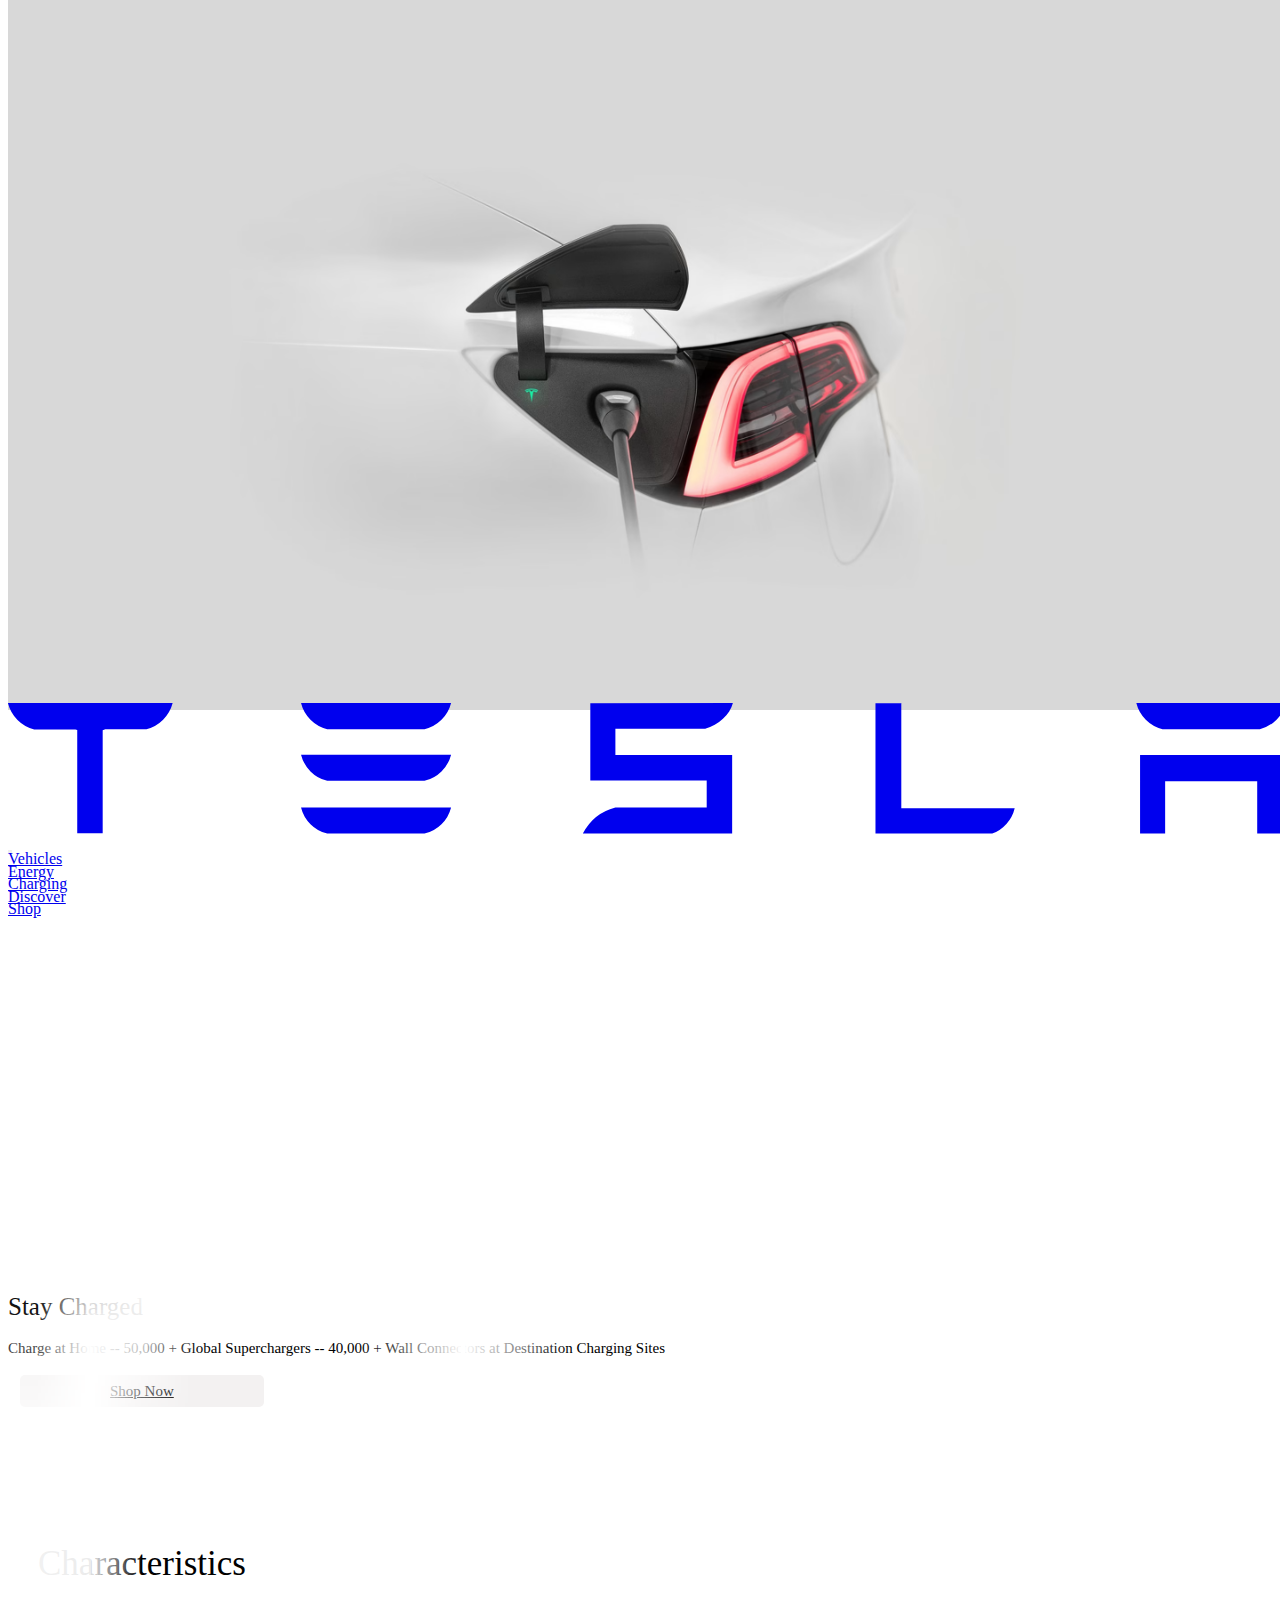
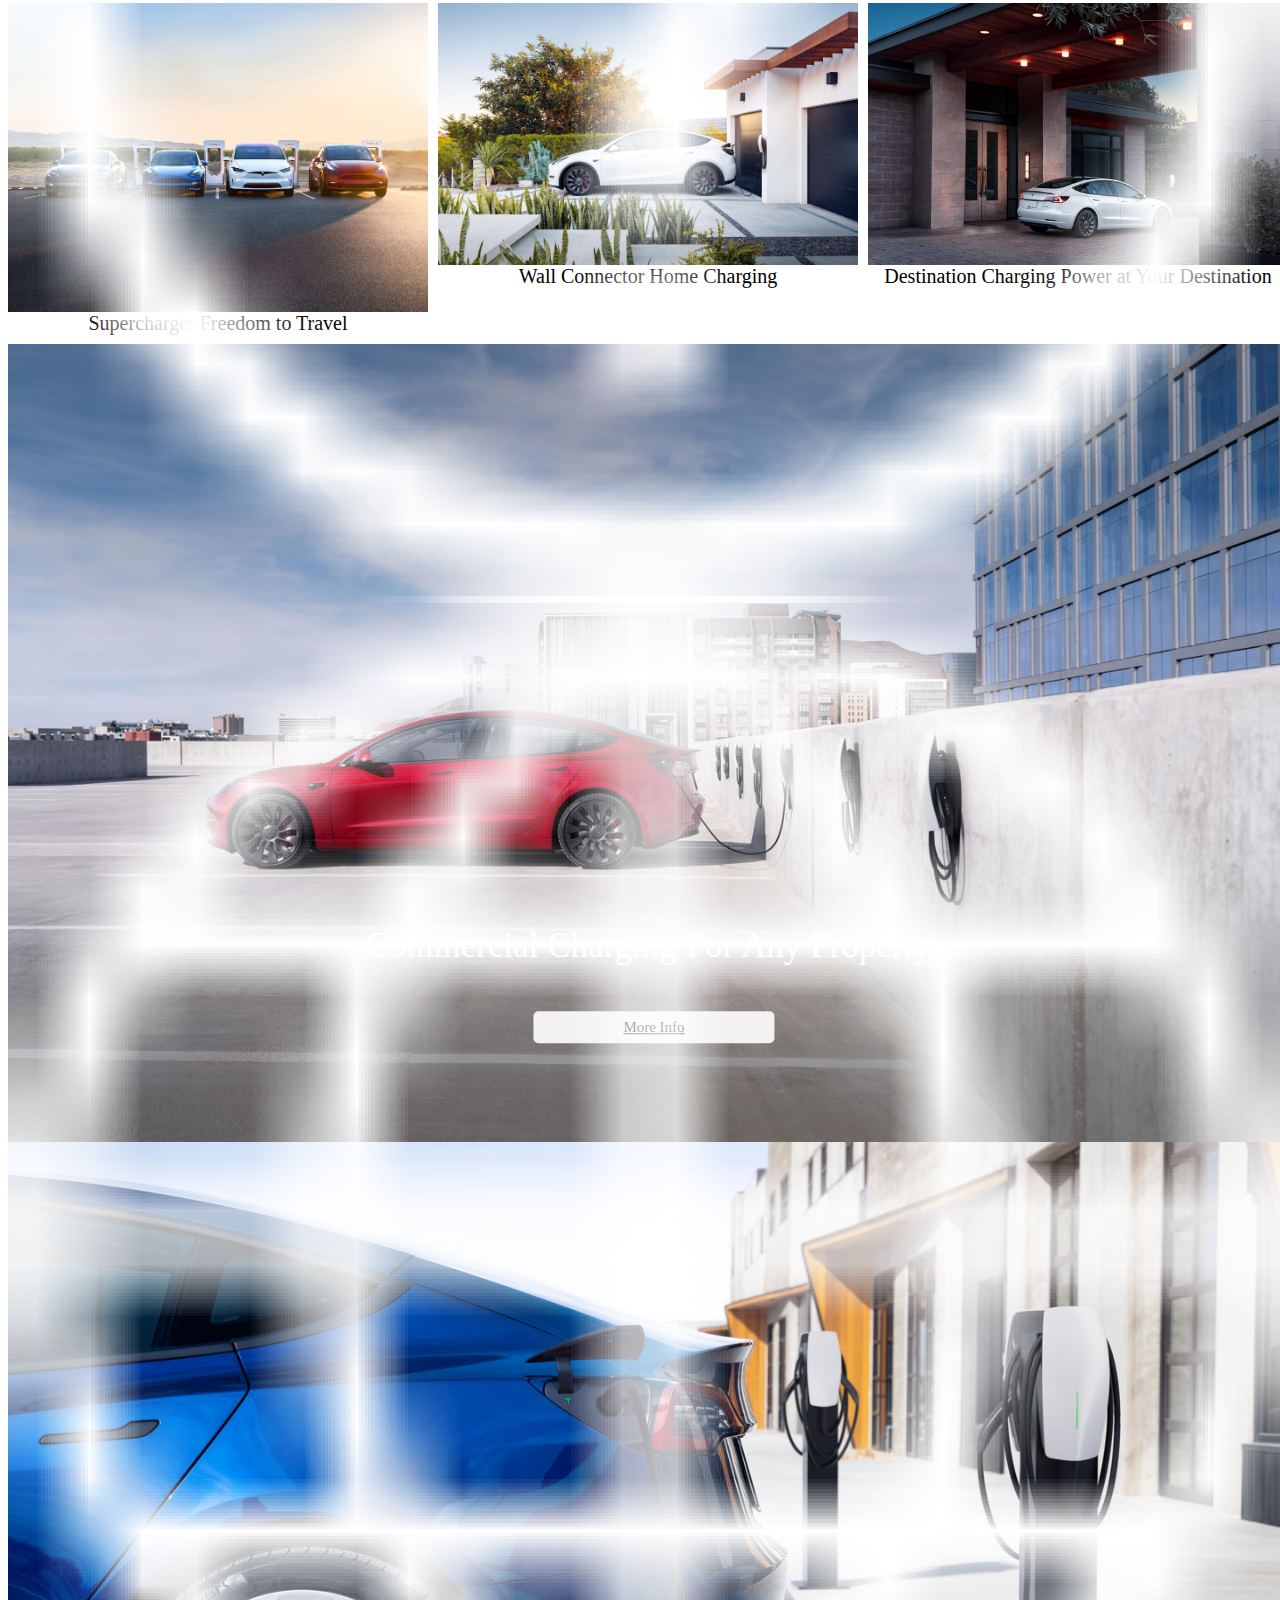
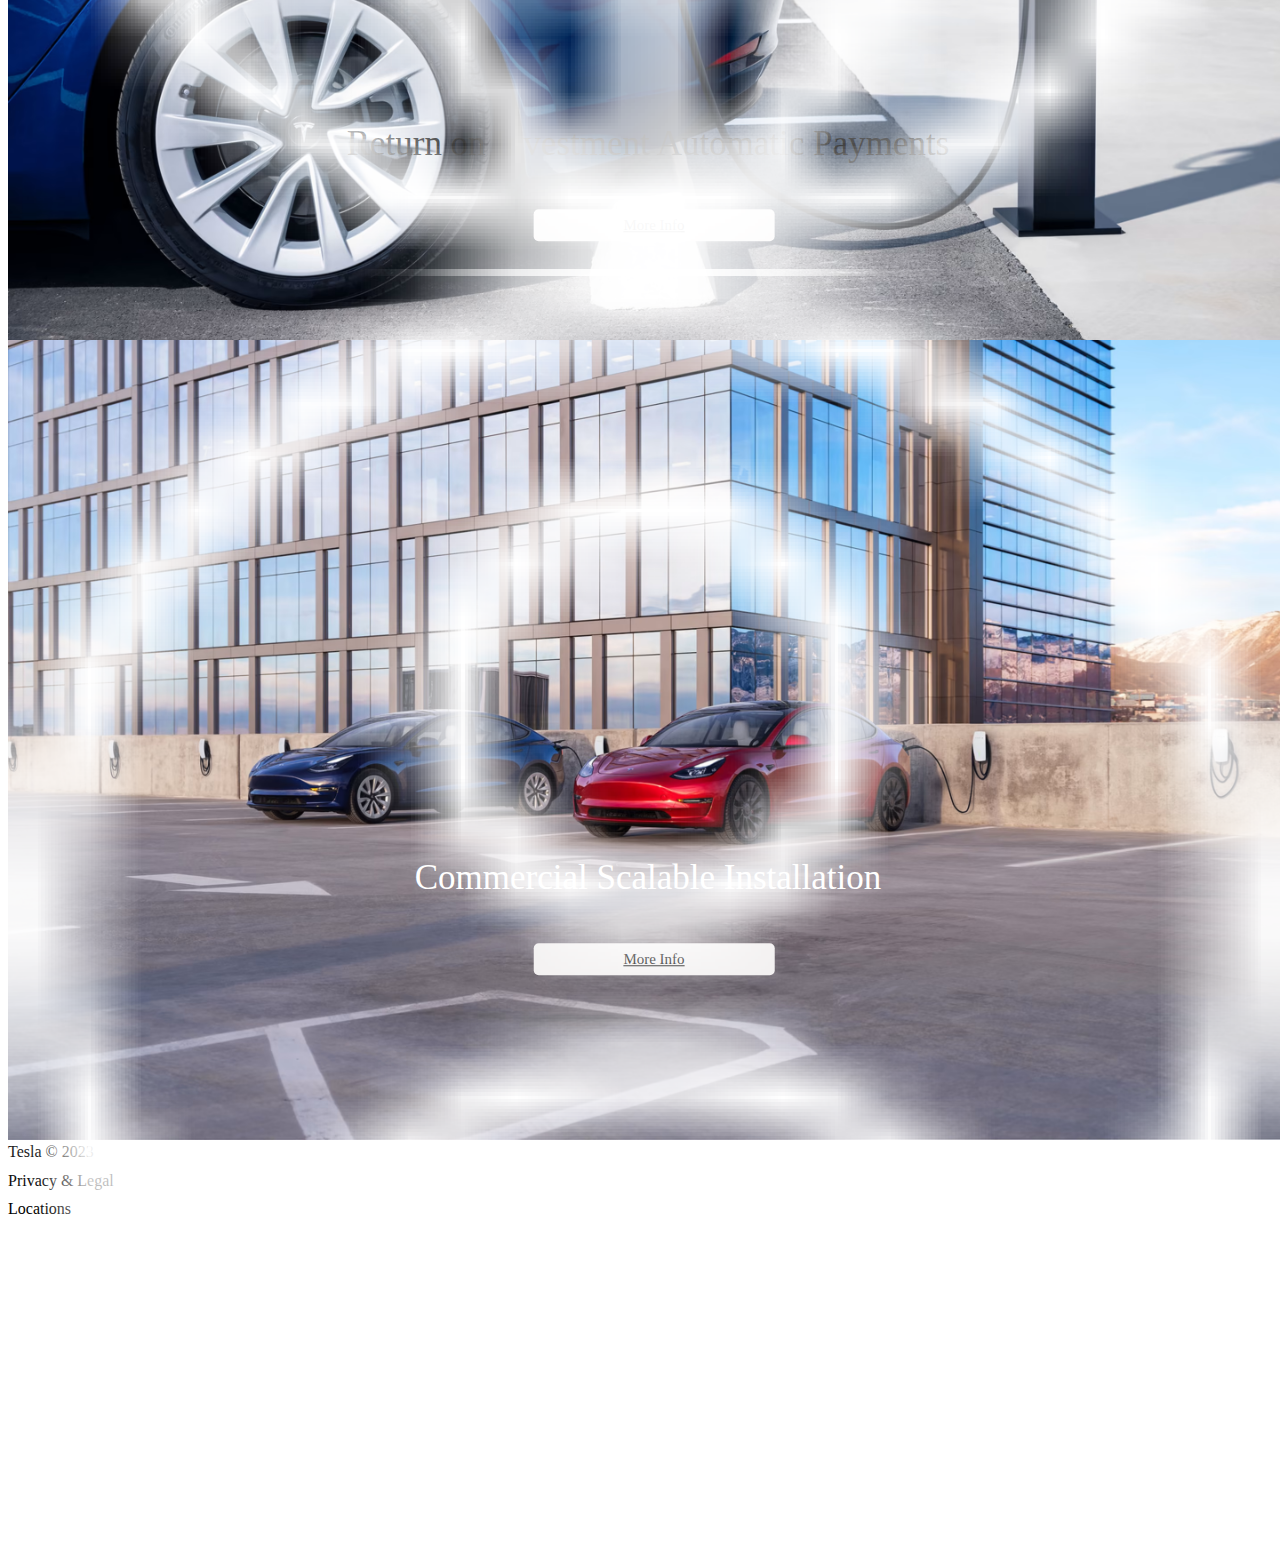
==== pages/charging.html @ 426b396a "Segunda Preentrega" ====
<!DOCTYPE html>
    <html lang="es">
    <head>
        <meta charset="UTF-8">
        <meta name="viewport" content="width=device-width, initial-scale=1.0">
        <link rel="icon" href="../img/Tesla_T_symbol.svg.png" type="icon">
        <link rel="stylesheet" href="../CSS/style.css">
        <link rel="stylesheet" href="https://cdn.jsdelivr.net/npm/bootstrap@4.1.3/dist/css/bootstrap.min.css" integrity="sha384-MCw98/SFnGE8fJT3GXwEOngsV7Zt27NXFoaoApmYm81iuXoPkFOJwJ8ERdknLPMO" crossorigin="anonymous">
        <link rel="stylesheet" href="https://cdn.jsdelivr.net/npm/bootstrap-icons@1.11.1/font/bootstrap-icons.css">
        <link href="https://fonts.googleapis.com/css2?family=M+PLUS+1:wght@400;500&display=swap" rel="stylesheet">

        <title>Charging | Tesla</title>
</head>
<body> 
    <header>
        <div class="principal2 position-absolute "><img class="charging" src="../img/Charging-Main-Hero-Desktop-NA-v2_001.avif" alt="vehiculo cargando"></div>
            <div class="promo">
                <nav class="navbar navbar-expand-md navbar-dark bg-transparent mt-3 mr-4" >
                    <div class="container-fluid">
                        <!--inicio menu  -->
        
                        <a class="navbar-brand" href="../index.html">
                            <svg class="tds-icon" viewBox="0 0 342 35" xmlns="http://www.w3.org/2000/svg"><path d="M0 .1a9.7 9.7 0 0 0 7 7h11l.5.1v27.6h6.8V7.3L26 7h11a9.8 9.8 0 0 0 7-7H0zm238.6 0h-6.8v34.8H263a9.7 9.7 0 0 0 6-6.8h-30.3V0zm-52.3 6.8c3.6-1 6.6-3.8 7.4-6.9l-38.1.1v20.6h31.1v7.2h-24.4a13.6 13.6 0 0 0-8.7 7h39.9v-21h-31.2v-7h24zm116.2 28h6.7v-14h24.6v14h6.7v-21h-38zM85.3 7h26a9.6 9.6 0 0 0 7.1-7H78.3a9.6 9.6 0 0 0 7 7zm0 13.8h26a9.6 9.6 0 0 0 7.1-7H78.3a9.6 9.6 0 0 0 7 7zm0 14.1h26a9.6 9.6 0 0 0 7.1-7H78.3a9.6 9.6 0 0 0 7 7zM308.5 7h26a9.6 9.6 0 0 0 7-7h-40a9.6 9.6 0 0 0 7 7z" fill="currentColor"></path></svg>
                        </a>
                        <!--Boton menu  -->
        
                        <button class="navbar-toggler" type="button" data-bs-toggle="collapse" data-bs-target="#menu" aria-controls="navbarNav" aria-expanded="false" aria-label="Toggle navigation">
                        <span class="navbar-toggler-icon"></span>
                        </button>
                        
                        <!-- elementos del menu colapsable -->
        
                        <div class="collapse navbar-collapse" id="menu">
                            <ul class="navbar-nav mx-auto">
                                <li class="nav-item pr-3 active"><a class="nav-link" href="../pages/modelS.html">Vehicles</a></li>
                                <li class="nav-item pr-3 active"><a class="nav-link" href="../pages/panel.html">Energy</a></li>   
                                <li class="nav-item pr-3 active"><a class="nav-link" href="../pages/charging.html">Charging</a></li>
                                <li class="nav-item pr-3 active"><a class="nav-link" href="#">Discover</a></li>
                                <li class="nav-item pr-3 active"><a class="nav-link" href="../pages/shop.html">Shop</a></li>
                            </ul>
                            <!-- enlaces -->
                            <ul class="navbar-nav flex-row flex-wrap">
                                <li class="nav-item col-6 col-md-auto p-2 " ><a href=""><img class="avatar" src="../img/preguntas-mas-frecuentes.png" alt="d"></a></li>
                                <li class="nav-item col-6 col-md-auto p-2" ><a href=""><img class="avatar" src="../img/red-mundial.png" alt="d"></a></li>
                                <li class="nav-item col-6 col-md-auto p-2" ><a href=""><img class="avatar" src="../img/usuario.png" alt="d"></a></li>
                            </ul>
                        </div> 
                    </div>
                </nav>
            </nav>
        </div>
    </header>
    <main>
        <section class="contenedor_promo position-relative">
            <div class="promo_shop">
                <div class="info_promo">
                    <p class="info1_promo mt-3 mb-0 d-flex justify-content-center text-center text-dark">Stay Charged</p>
                    <p class="info2_promo  d-flex justify-content-center text-center text-dark">Charge at Home -- 50,000 + Global Superchargers -- 40,000 + Wall Connectors at Destination Charging Sites</p>
                </div>
                <div class="boton_promo d-flex justify-content-center text-center">
                    <a class="boton-shop" href="#">Shop Now</a>
                </div>
            </div>
        </section>
        <section class="contenedor_imagenes position-relative mb-5 mt-5">
            <div class="Productos"><p class="titulo_productos ">Characteristics</p> </div>
            <div class="grid-container">
                <div class="grid-item">
                  <img src="../img/Main-Charging-Supercharging-Desktop_001.avif" alt="super charging">
                  <p>Supercharger Freedom to Travel</p>
                </div>
                <div class="grid-item">
                  <img src="../img/Main-Charging-HomeCharging-Desktop.avif" alt="tesla cargando en casa">
                  <p>Wall Connector Home Charging</p>
                </div>
                <div class="grid-item">
                  <img src="../img/DC-Convenience-Hero-Desktop-NA.avif" alt="vehiculo parqueado frente a la casa">
                  <p>Destination Charging Power at Your Destination</p>
                </div>
              </div>
        </section>
        <section class="contenedor_accesorios1">
            <div class="accesorios1">
                <img class="accesorios-imagen1" src="../img/CommercialCharging-Main-Hero-Desktop-NA.avif" alt="vehiculo cargando"></div>
                <div class="accesorios-descripcion1 "><p class="accesorios-info1">Commercial Charging For Any Property</p><a class="boton-shop" href="#">More Info</a></div>
            </div>
        </section>
        <section class="contenedor_accesorios2">
            <div class="accesorios2 ">
                <img class="accesorios-imagen2" src="../img/CommercialCharging-ROI-Desktop-NA.avif" alt="Tesla azul cargando"></div>
                <div class="accesorios-descripcion2"><p class="accesorios-info2 text-light">Return on Investment Automatic Payments</p><a class="boton-shop " href="#">More Info</a></div>
            </div>
        </section>
        <section class="contenedor_accesorios3">
            <div class="accesorios3">
                <img class="accesorios-imagen3" src="../img/CommercialCharging-Commercial-Desktop-NA.avif" alt="dos vehiculos cargando"></div>
                <div class="accesorios-descripcion3"><p class="accesorios-info3">Commercial Scalable Installation</p><a class="boton-shop" href="#">More Info</a></div>
            </div>
        </section>

    </main>
    <footer>
        <section class="contenedor-footer">
            <div class="info-footer d-flex mt-5 mb-4 justify-content-center ">
                <p class="mx-3 fw-bold">Tesla © 2023</p>
                <p class="mx-3 fw-bold">Privacy & Legal</p>
                <p class="mx-3 fw-bold">Locations</p>
            </div>
        </section>
    </footer>

    <script src="https://cdn.jsdelivr.net/npm/bootstrap@4.1.3/dist/js/bootstrap.min.js" integrity="sha384-ChfqqxuZUCnJSK3+MXmPNIyE6ZbWh2IMqE241rYiqJxyMiZ6OW/JmZQ5stwEULTy" crossorigin="anonymous"></script>
</body>
---- CSS/style.css ----
* {
    margin-top: -5.5px;
    padding: 0;
    font-family: M PLUS 1 sans-serif;
    box-sizing: border-box;
}
body{
    position: relative;
    width: 100%;
    min-height: 100vh;
    
   
    
}
/*/////////////////////////////////////index/////////////////////////////////////////*/
video{   
    position: absolute;
    top: 0;
    left: 0;
    width: 100%;
    height: 100%;
    object-fit: cover;
    z-index: -3; 
}
.promo{
    position: relative;
    z-index: 2;

}

.container-fluid {
  height: 2.5rem;
  font-weight: 500;
  
}
a.navbar-brand{
    width: 120px;
}

.content{
    margin-top: 4rem;
    color: white;
    font-weight: 500;
    line-height: 1.3;
}
.modelo{
    font-size: 40px;
}
.precio{
    font-size: 19px;
}
.content{
    margin-bottom: 3rem;
}

div.botones{
    margin-top: 40rem;
}

.order{
    color: white;
    font-weight: 500;
    padding:8px 90px 8px 90px;
    background-color: rgba(43, 43, 43, 0.555);
    backdrop-filter: blur(4px);
    border-radius: 5px;
    margin-right: 12px;
    
}
.demo{
    
    color: black;
    font-weight: 500;
    padding:8px 90px 8px 90px;
    background-color: rgb(243, 241, 241);
    border-radius: 5px;
    margin-left: 12px;
}



/*///////////////////////////////vehicles/////////////////////*/
img{
    position: relative;
    top: 0;
    left: 0;
    width: 100%;
    height: 100%;
    object-fit: cover;
    z-index: -3; 
}
.charging{
    margin-top: 0.9px;
    width: 100%;
    height: 100vh;
    
}
.info_promo{
    font-size: 45px;
    font-weight: 500;
}
.info2_promo{
    font-size: 30px;
    margin-bottom: 30px;
}
.promo_shop{
    margin-top: 650px;
}
.contenedor_promo{
    margin-bottom: 102px;
}
.boton-shop{
    color: black;
    font-weight: 500;
    padding:8px 90px 8px 90px;
    background-color: rgb(243, 241, 241);
    border-radius: 5px;
    margin-left: 12px;
}


.Productos{
    margin-top: 150px;
    margin-left: 30px;
    font-size: 35px;
    font-weight: 500;
}
.grid-container {
    display: grid;
    grid-template-columns: repeat(3, 1fr);
    grid-gap: 10px;
    font-size: 20px;
    font-weight: 500;
  }

  .grid-item {
    text-align: center;
  }

  img {
    max-width: 100%;
    height: auto;
  }


.contenedor_accesorios1{
    position: relative;
    text-align: center;
    font-size: 35px;
    color: white;
    font-weight: 500;
}

.accesorios-descripcion1{
    position: absolute;
    top: 80%;
    left: 50%;
    transform: translate(-50%, -50%);
}


.contenedor_accesorios2{
    position: relative;
    text-align: center;
    font-size: 35px;
    font-weight: 500;
    color: black;
}
.accesorios-descripcion2{
    position: absolute;
    top: 80%;
    left: 50%;
    transform: translate(-50%, -50%);
    
}
.contenedor_accesorios3{
    position: relative;
    text-align: center;
    font-size: 35px;
    color: white;
    font-weight: 500;
}
.accesorios-descripcion3{
    position: absolute;
    top: 72%;
    left: 50%;
    transform: translate(-50%, -50%);
    
}
.boton-shop{
    font-size: 15px;
}




@media (max-width:580px) {
    div.botones{
      margin-top: 420px;
      display: block ;
      flex-wrap: wrap;
      
  }
  .order{
      margin-bottom: 20px;
      margin-left: 12px;
      justify-content: center;
      padding:8px 80px 8px 80px;
  }
  .demo{
      margin-bottom: 20px;
      margin-right: 12px;
      padding:8px 80px 8px 80px;
  }
  .tax{
      font-size: 13px;
  }
  
    div.promo_shop{
      margin-top: 550px;
      display: block ;
      flex-wrap: wrap;
  }
  
  .demo{
      margin-bottom: 20px;
      margin-right: 12px;
      padding:8px 80px 8px 80px;
  }
  .info1_promo{
      font-size: 25px;
      
  }
  .info2_promo{
      font-size: 15px;

  }
  .promo_shop{
      margin-top: 300px;
  }
  p.accesorios-info1,.accesorios-info2,.accesorios-info3{
      font-size: 25px;
  }
  .accesorios-descripcion1,.accesorios-descripcion2,.accesorios-descripcion3{
       top: 70%; 
  }
  p.accesorios-info1,.accesorios-info2,.accesorios-info3{
      margin-bottom: -10px;
  }
  a.boton-shop{
      margin-bottom: 20px;
      margin-right: 12px;
      font-size: 12px;
      padding:3px 20px 3px 20px;
  }
}
@media (max-width:1020px) {
    .grid-container {
    display: grid;
    grid-template-columns: repeat(1, 1fr);
    grid-gap: 5px;
    font-size: 20px;
    font-weight: 500;
  }
}

@media (max-width:1400px) {
     div.botones{
        margin-top: 480px;
        display: block ;
        flex-wrap: wrap;
        
    }
    .order{
        margin-bottom: 20px;
        margin-left: 12px;
        justify-content: center;
    }
    .demo{
        margin-bottom: 20px;
        margin-right: 12px;
    }
    .tax{
        font-size: 13px;
    }
    
     div.promo_shop{
        margin-top: 550px;
        display: block ;
        flex-wrap: wrap;
    }
    
    .demo{
        margin-bottom: 20px;
        margin-right: 12px;
        padding:8px 80px 8px 80px;
    }
    .info1_promo{
        font-size: 25px;
        
    }
    .info2_promo{
        font-size: 15px;

    }
    
}
@media (max-width:375px) {
    div.promo_shop{
        margin-top: 320px;
        display: block ;
        flex-wrap: wrap;
    }
    
    .demo{
        margin-bottom: 20px;
        margin-right: 12px;
        padding:8px 80px 8px 80px;
    }
    .info1_promo{
        font-size: 25px;
        
    }
    .info2_promo{
        font-size: 15px;

    }

    .grid-container {
    display: grid;
    grid-template-columns: repeat(1, 1fr);
    grid-gap: 5px;
    font-size: 15px;
    font-weight: 500;
    }
    p.accesorios-info1,.accesorios-info2,.accesorios-info3{
        font-size: 15px;
    }
    .accesorios-descripcion1,.accesorios-descripcion2,.accesorios-descripcion3{
        top: 50%;
        
    }
    p.accesorios-info1,.accesorios-info2,.accesorios-info3{
        margin-bottom: -20px;
    }


    a.boton-shop{
        margin-bottom: 20px;
        margin-right: 12px;
        font-size: 12px;
        padding:3px 10px 3px 10px;
    }

}
/*/////////////////////////////////////////////////////////////////*/

.video-panel{
    width: 100%;
    height: 100vh;
}
.consulta{
    margin-left: 20px;
    color: white;
    font-weight: 500;
    padding:8px 40px 8px 40px;
    border-radius: 5px;
    border-style:solid;
    border-color: white;
}
/*////////////////////////////////*/
.charging{
    width: 100%;
    height: 100%;
}
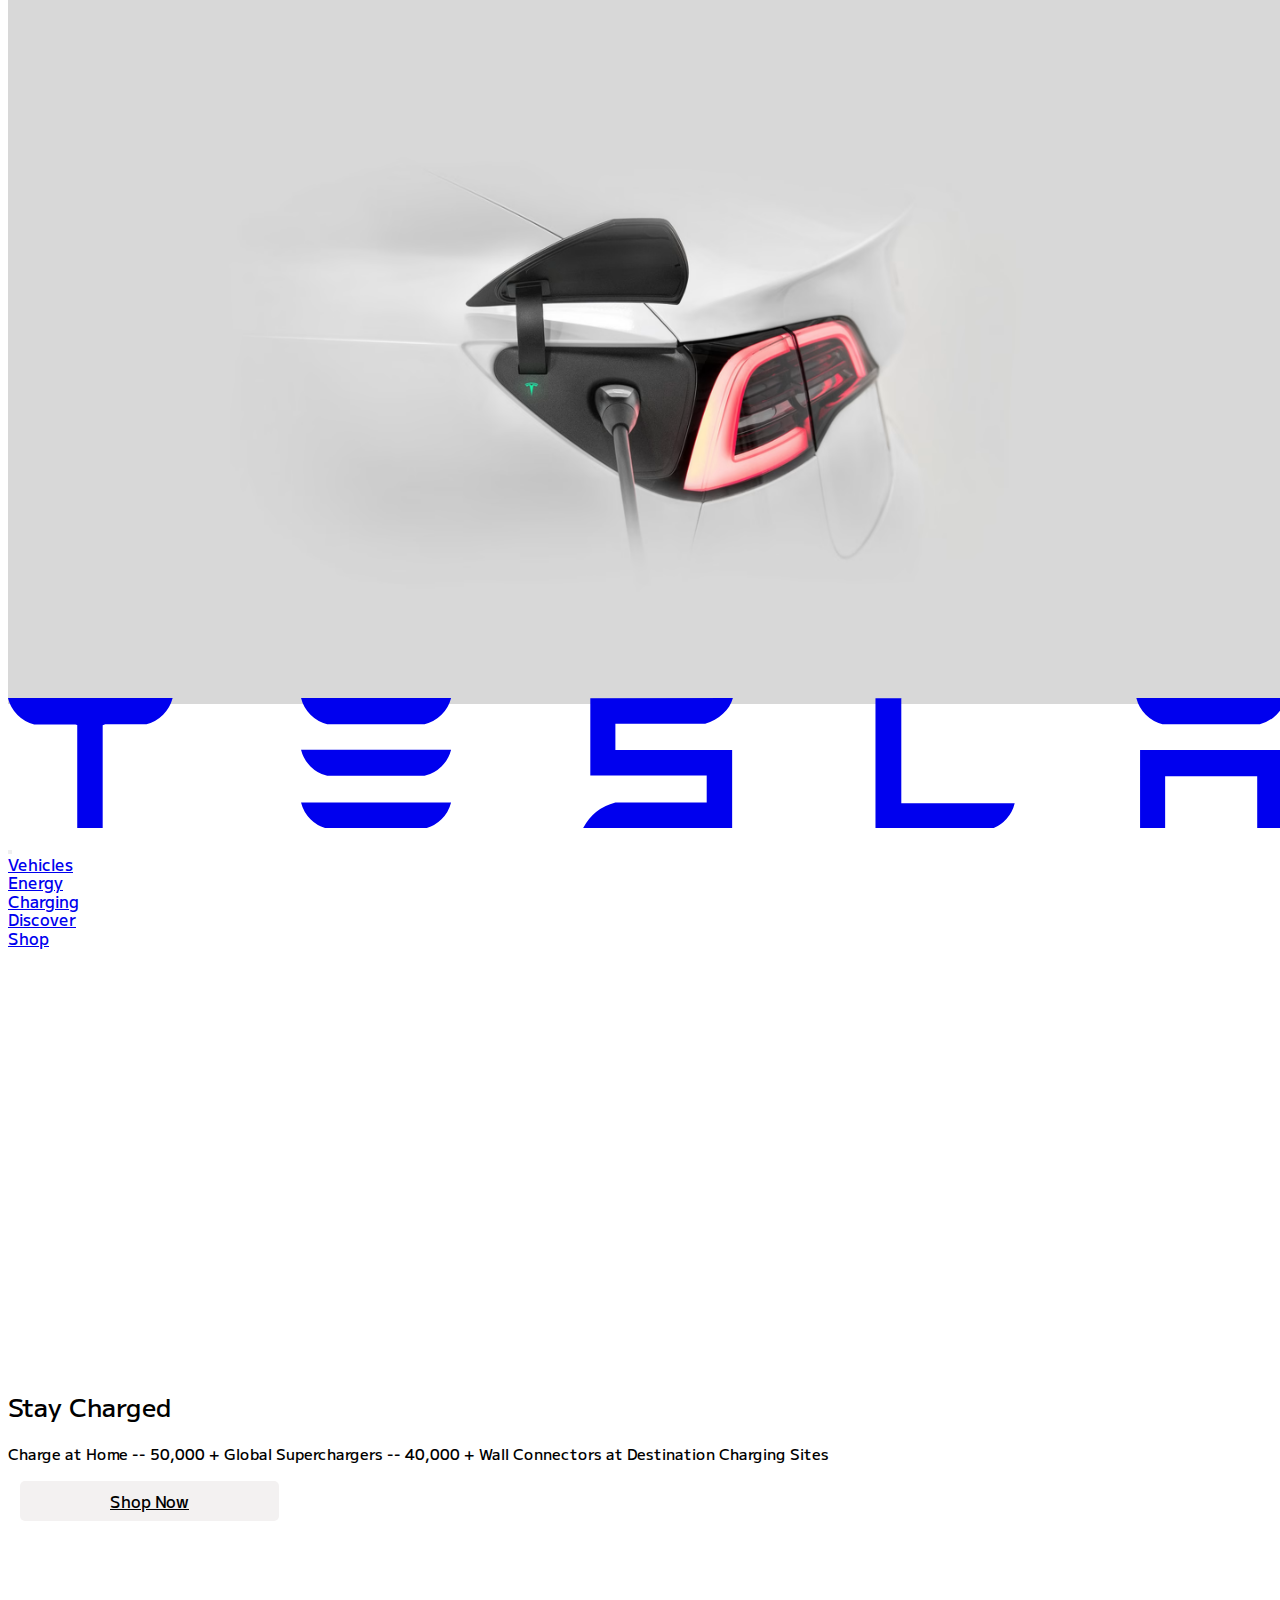
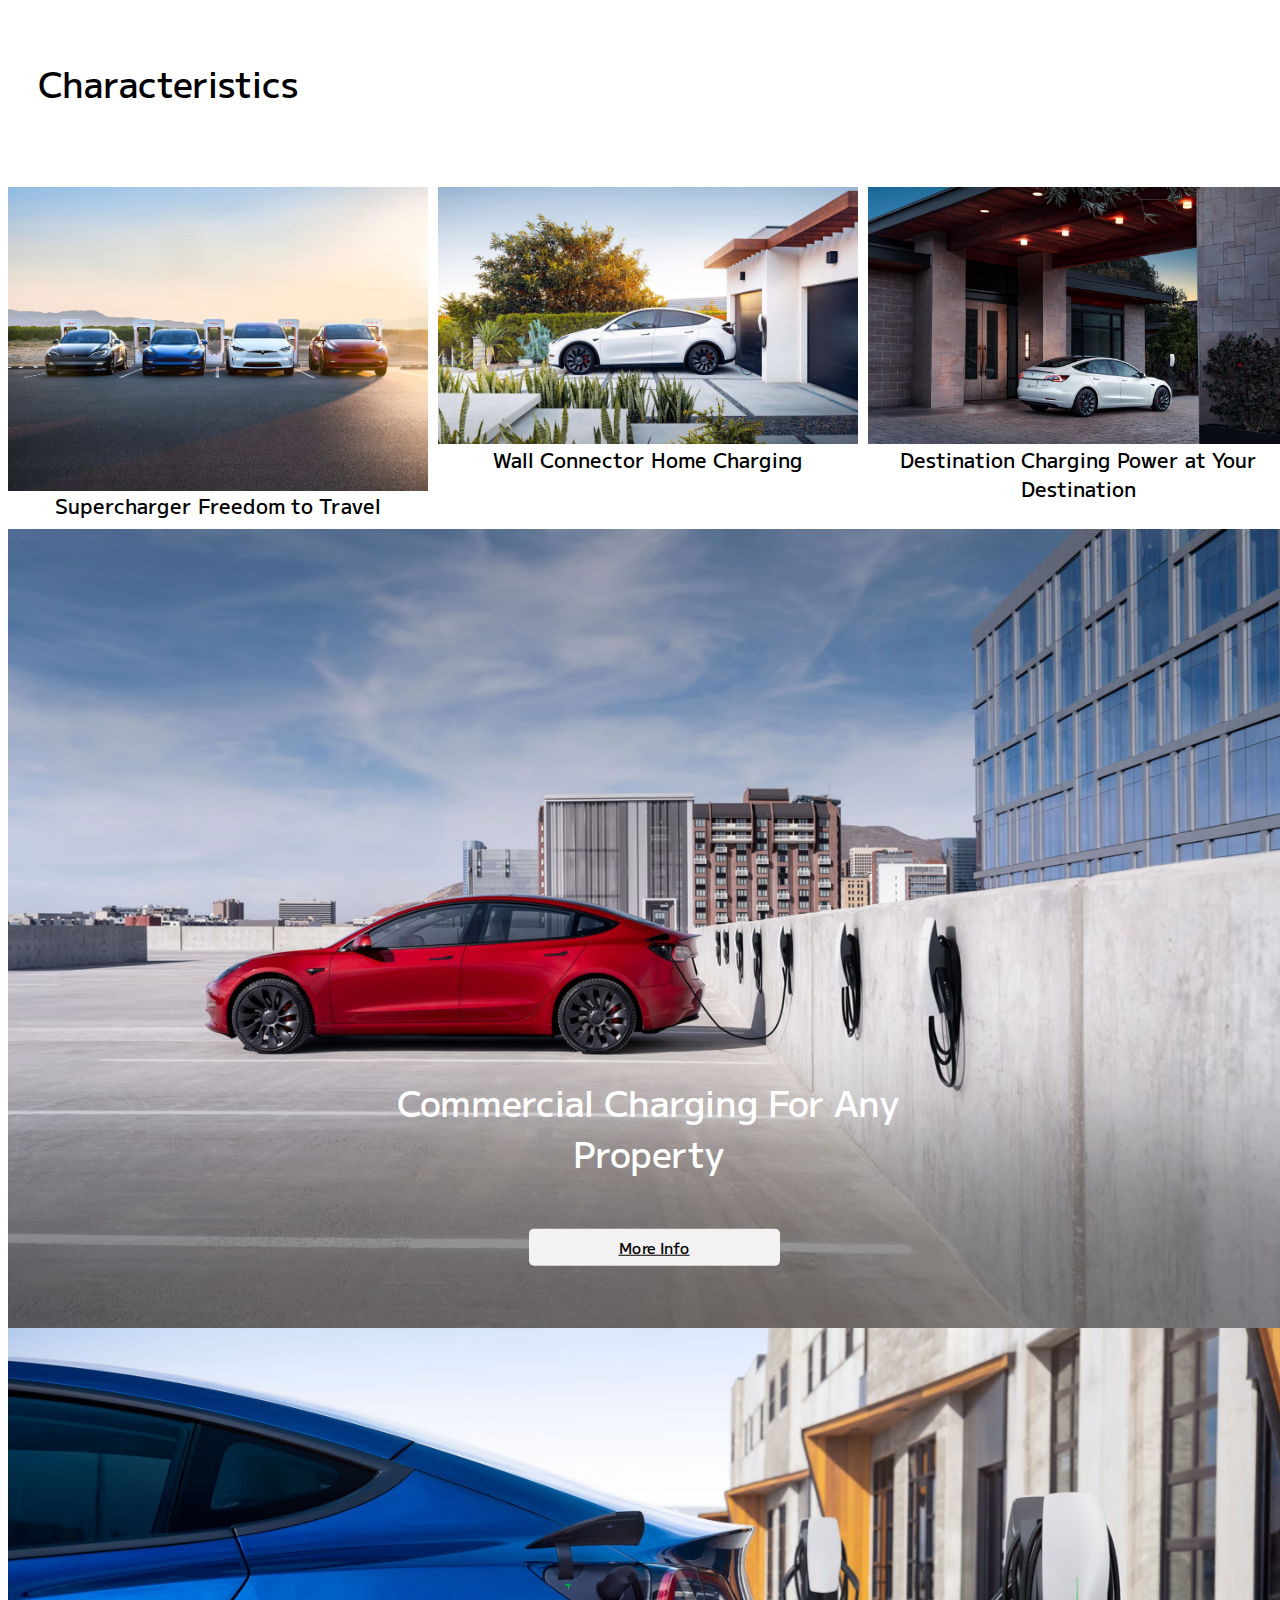
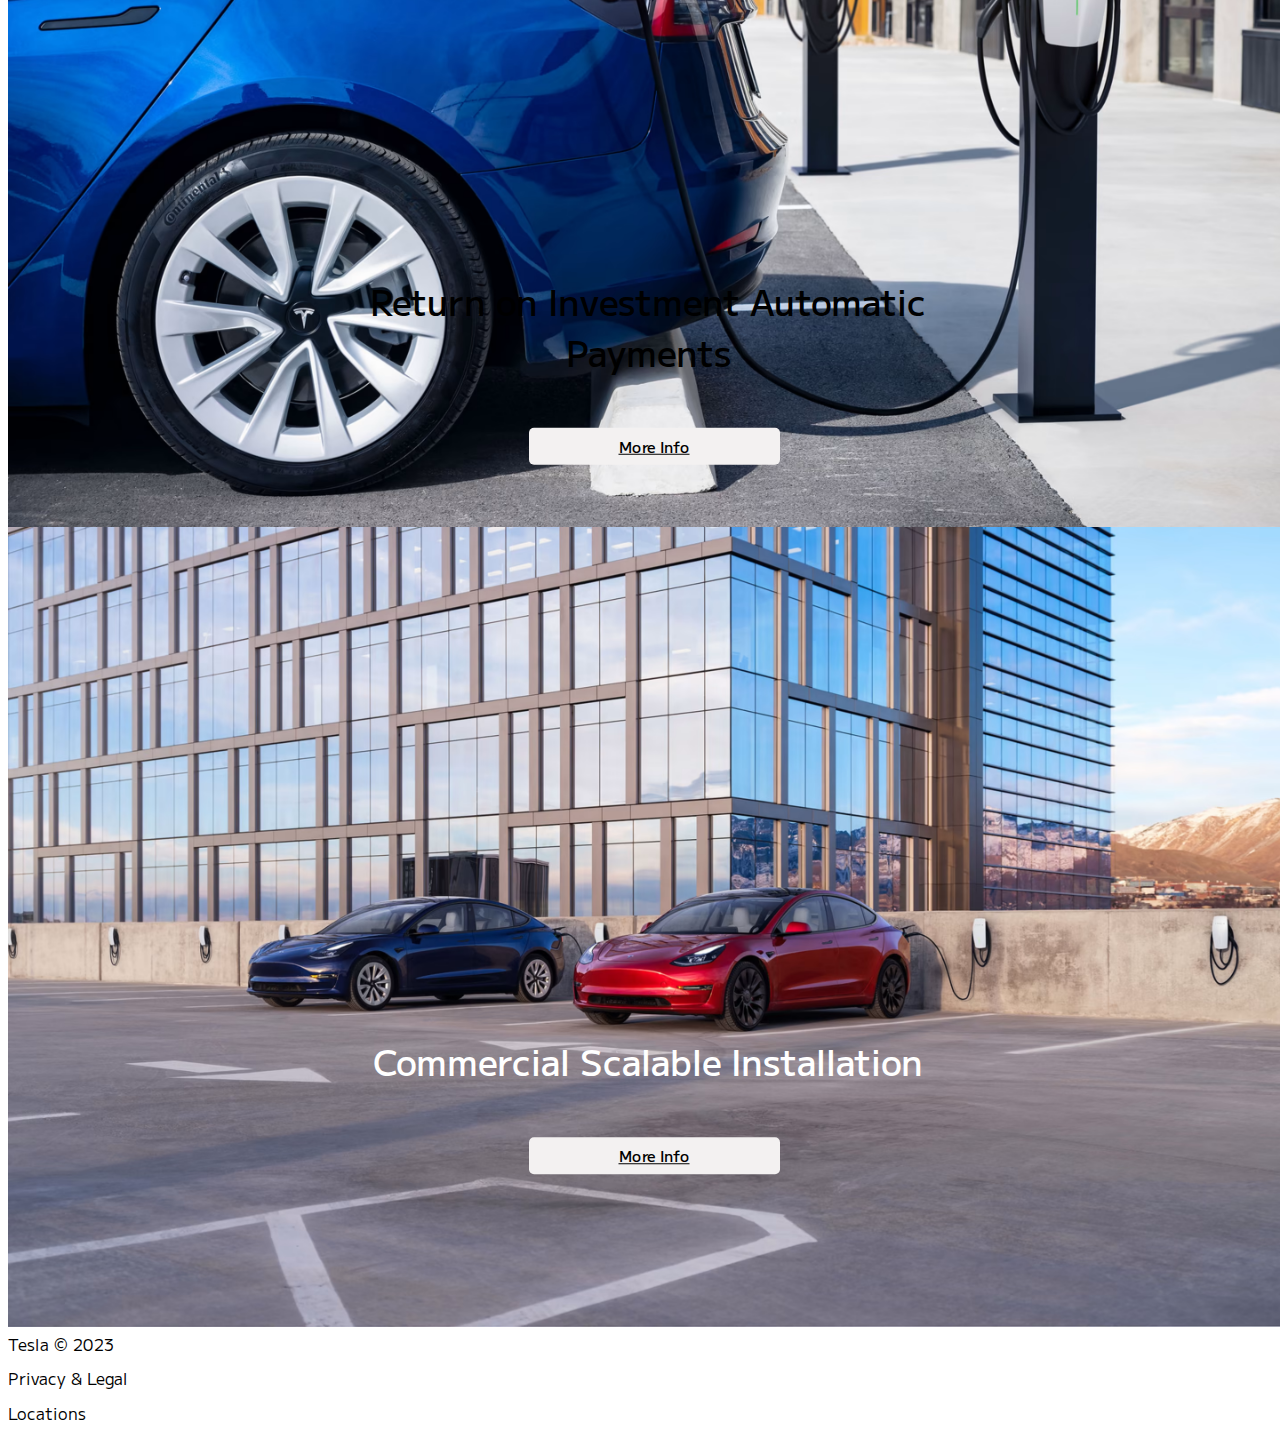
==== commit 274e1793: "cambios con SASS y Animaciones" ====
--- a/pages/charging.html
+++ b/pages/charging.html
@@ -4,12 +4,14 @@
         <meta charset="UTF-8">
         <meta name="viewport" content="width=device-width, initial-scale=1.0">
         <link rel="icon" href="../img/Tesla_T_symbol.svg.png" type="icon">
-        <link rel="stylesheet" href="../CSS/style.css">
+        <link rel="stylesheet" href="../CSS/estilo.css">
         <link rel="stylesheet" href="https://cdn.jsdelivr.net/npm/bootstrap@4.1.3/dist/css/bootstrap.min.css" integrity="sha384-MCw98/SFnGE8fJT3GXwEOngsV7Zt27NXFoaoApmYm81iuXoPkFOJwJ8ERdknLPMO" crossorigin="anonymous">
         <link rel="stylesheet" href="https://cdn.jsdelivr.net/npm/bootstrap-icons@1.11.1/font/bootstrap-icons.css">
         <link href="https://fonts.googleapis.com/css2?family=M+PLUS+1:wght@400;500&display=swap" rel="stylesheet">
 
         <title>Charging | Tesla</title>
+        <meta name="description" content="Explora la revolucionaria infraestructura de carga de Tesla con nuestra amplia red de supercargadores. Descubre la conveniencia y rapidez para cargar tu vehículo eléctrico Tesla." >
+        <meta name="keywords" content=" Cargadores Tesla - Infraestructura de carga - Supercargadores Tesla - Red de carga global - Vehículos eléctricos - Carga eficiente">
 </head>
 <body> 
     <header>
@@ -40,9 +42,9 @@
                             </ul>
                             <!-- enlaces -->
                             <ul class="navbar-nav flex-row flex-wrap">
-                                <li class="nav-item col-6 col-md-auto p-2 " ><a href=""><img class="avatar" src="../img/preguntas-mas-frecuentes.png" alt="d"></a></li>
-                                <li class="nav-item col-6 col-md-auto p-2" ><a href=""><img class="avatar" src="../img/red-mundial.png" alt="d"></a></li>
-                                <li class="nav-item col-6 col-md-auto p-2" ><a href=""><img class="avatar" src="../img/usuario.png" alt="d"></a></li>
+                                <li class="nav-item col-6 col-md-auto p-2 " ><a href=""><img class="avatar" src="../img/preguntas-mas-frecuentes.png" alt="preguntas frecuentes"></a></li>
+                                <li class="nav-item col-6 col-md-auto p-2" ><a href=""><img class="avatar" src="../img/red-mundial.png" alt="idioma"></a></li>
+                                <li class="nav-item col-6 col-md-auto p-2" ><a href=""><img class="avatar" src="../img/usuario.png" alt="cuenta"></a></li>
                             </ul>
                         </div> 
                     </div>
--- a/CSS/estilo.css
+++ b/CSS/estilo.css
@@ -0,0 +1,919 @@
+/*.order{
+       margin-bottom: 20px;
+       margin-left: 12px;
+       justify-content: center;
+   }
+   .demo{
+       margin-bottom: 20px;
+       margin-right: 12px;
+   }
+   .tax{
+       font-size: 13px;
+   }
+
+    div.promo_shop{
+       margin-top: 350px;
+       display: block ;
+       flex-wrap: wrap;
+   }
+
+   .demo{
+       margin-bottom: 20px;
+       margin-right: 12px;
+       padding:8px 80px 8px 80px;
+   }
+   .titulo_productos{
+       margin-top: 150px;
+       margin-bottom: 90px;
+   }
+
+   .info1_promo{
+       font-size: 25px;
+
+   }
+   .info2_promo{
+       font-size: 15px;
+
+   }
+   .Productos{
+       margin-top: 80px;
+       margin-left: 30px;
+       font-size: 35px;
+       font-weight: 500;
+   }
+
+
+}
+*/
+/*
+     div.botones{
+        margin-top: 480px;
+        display: block ;
+        flex-wrap: wrap;
+
+    }
+    .order{
+        margin-bottom: 20px;
+        margin-left: 12px;
+        justify-content: center;
+    }
+    .demo{
+        margin-bottom: 20px;
+        margin-right: 12px;
+    }
+    .tax{
+        font-size: 13px;
+    }
+
+     div.promo_shop{
+        margin-top: 200px;
+        display: block ;
+        flex-wrap: wrap;
+    }
+
+    .demo{
+        margin-bottom: 20px;
+        margin-right: 12px;
+        padding:8px 80px 8px 80px;
+    }
+    .titulo_productos{
+        margin-top: 200px;
+        margin-bottom: 90px;
+    }
+
+    .info1_promo{
+        font-size: 25px;
+
+    }
+    .info2_promo{
+        font-size: 15px;
+
+    }
+    .Productos{
+        margin-top: 80px;
+        margin-left: 30px;
+        font-size: 35px;
+        font-weight: 500;
+    }
+
+
+}*/
+@media all and (min-width: 375px) and (max-width: 500px) {
+  div.promo_shop {
+    margin-top: 300px;
+    display: block;
+    flex-wrap: wrap;
+  }
+  .demo {
+    margin-bottom: 20px;
+    margin-right: 12px;
+    padding: 8px 80px 8px 80px;
+  }
+  div.promo_shop {
+    margin-top: 30px;
+    display: block;
+    flex-wrap: wrap;
+  }
+  .info1_promo {
+    font-size: 20px;
+  }
+  .info2_promo {
+    font-size: 15px;
+  }
+  .titulo_productos {
+    margin-top: 80px;
+    margin-bottom: 90px;
+  }
+  .grid-container {
+    display: grid;
+    grid-template-columns: repeat(1, 1fr);
+    grid-gap: 5px;
+    font-size: 15px;
+    font-weight: 500;
+  }
+  p.accesorios-info1, .accesorios-info2, .accesorios-info3 {
+    font-size: 15px;
+  }
+  .accesorios-descripcion1, .accesorios-descripcion2, .accesorios-descripcion3 {
+    top: 50%;
+  }
+  p.accesorios-info1, .accesorios-info2, .accesorios-info3 {
+    margin-bottom: -20px;
+  }
+  a.boton-shop {
+    margin-bottom: 20px;
+    margin-right: 12px;
+    font-size: 12px;
+    padding: 3px 10px 3px 10px;
+  }
+}
+@media all and (max-width: 368px) {
+  div.promo_shop {
+    margin-top: 300px;
+    display: block;
+    flex-wrap: wrap;
+  }
+  .demo {
+    margin-bottom: 20px;
+    margin-right: 12px;
+    padding: 8px 80px 8px 80px;
+  }
+  div.promo_shop {
+    margin-top: 30px;
+    display: block;
+    flex-wrap: wrap;
+  }
+  .info1_promo {
+    font-size: 12px;
+  }
+  .info2_promo {
+    font-size: 7px;
+  }
+  .titulo_productos {
+    margin-top: 80px;
+    margin-bottom: 90px;
+  }
+  .grid-container {
+    display: grid;
+    grid-template-columns: repeat(1, 1fr);
+    grid-gap: 5px;
+    font-size: 15px;
+    font-weight: 500;
+  }
+  p.accesorios-info1, .accesorios-info2, .accesorios-info3 {
+    font-size: 15px;
+  }
+  .accesorios-descripcion1, .accesorios-descripcion2, .accesorios-descripcion3 {
+    top: 50%;
+  }
+  p.accesorios-info1, .accesorios-info2, .accesorios-info3 {
+    margin-bottom: -20px;
+  }
+  a.boton-shop {
+    margin-bottom: 20px;
+    margin-right: 12px;
+    font-size: 9px;
+    padding: 2px 8px 2px 8px;
+  }
+}
+* {
+  margin-top: -5.5px;
+  padding: 0;
+  font-family: "M PLUS 1", "sans-serif";
+  box-sizing: border-box;
+}
+
+body {
+  position: relative;
+  width: 100%;
+  min-height: 100vh;
+}
+
+header video {
+  position: absolute;
+  top: 0;
+  left: 0;
+  width: 100%;
+  height: 100%;
+  -o-object-fit: cover;
+     object-fit: cover;
+  z-index: -3;
+}
+header .video-panel {
+  width: 100%;
+  height: 100vh;
+}
+header .promo {
+  position: relative;
+  z-index: 2;
+}
+header .promo nav.navbar .container-fluid {
+  height: 2.5rem;
+  font-weight: 500;
+}
+header .promo nav.navbar .container-fluid a.navbar-brand {
+  width: 120px;
+}
+header .promo .charging {
+  margin-top: 0.9px;
+  width: 100%;
+  height: 100vh;
+}
+header .promo section.info div.content {
+  margin-top: 4rem;
+  color: white;
+  font-weight: 500;
+  line-height: 1.3;
+  margin-bottom: 3rem;
+}
+header .promo section.info div.content p.modelo {
+  font-size: 40px;
+}
+header .promo section.info div.content p.precio {
+  font-size: 19px;
+}
+header .promo .botones-panel {
+  margin-top: 40rem;
+}
+header .promo .botones-panel .order {
+  color: white;
+  font-weight: 500;
+  padding: 8px 90px 8px 90px;
+  background-color: rgba(43, 43, 43, 0.555);
+  -webkit-backdrop-filter: blur(4px);
+          backdrop-filter: blur(4px);
+  border-radius: 5px;
+  margin-right: 12px;
+}
+header .promo .botones-panel .demo {
+  color: black;
+  font-weight: 500;
+  padding: 8px 90px 8px 90px;
+  background-color: rgb(243, 241, 241);
+  border-radius: 5px;
+  margin-left: 12px;
+}
+header .promo .botones-panel .consulta {
+  margin-left: 20px;
+  color: white;
+  font-weight: 500;
+  padding: 8px 40px 8px 40px;
+  border-radius: 5px;
+  border-style: solid;
+  border-color: white;
+}
+header .promo a:hover {
+  transform: scale(1.2);
+  transition: transform 0.3s ease;
+}
+header .charging {
+  width: 100%;
+  height: 100%;
+}
+
+main .content {
+  margin-top: 4rem;
+  color: white;
+  font-weight: 500;
+  line-height: 1.3;
+  margin-bottom: 3rem;
+}
+main .content .modelo {
+  font-size: 40px;
+}
+main .content .precio {
+  font-size: 19px;
+}
+main .botones {
+  margin-top: 40rem;
+}
+@media all and (max-width: 1400px) {
+  main .botones {
+    margin-top: 480px;
+    display: block;
+    flex-wrap: wrap;
+  }
+}
+@media all and (max-width: 1200px) {
+  main .botones {
+    margin-top: 480px;
+    display: block;
+    flex-wrap: wrap;
+  }
+}
+@media all and (min-width: 480px) and (max-width: 812px) {
+  main .botones {
+    margin-top: 420px;
+    display: block;
+    flex-wrap: wrap;
+  }
+  main .botones div.botones {
+    margin-top: 420px;
+    display: block;
+    flex-wrap: wrap;
+  }
+  main .botones .order {
+    margin-bottom: 20px;
+    margin-left: 12px;
+    justify-content: center;
+    padding: 8px 80px 8px 80px;
+  }
+  main .botones .demo {
+    margin-bottom: 20px;
+    margin-right: 12px;
+    padding: 8px 80px 8px 80px;
+  }
+  main .botones .tax {
+    font-size: 13px;
+  }
+  main .botones div.promo_shop {
+    margin-top: 80px;
+    display: block;
+    flex-wrap: wrap;
+    font-size: 8px;
+  }
+  main .botones .demo {
+    margin-bottom: 20px;
+    margin-right: 12px;
+    padding: 8px 80px 8px 80px;
+  }
+  main .botones .info1_promo {
+    font-size: 20px;
+  }
+  main .botones .info2_promo {
+    font-size: 15px;
+  }
+  main .botones .promo_shop {
+    margin-top: 10px;
+  }
+  main .botones p.accesorios-info1, main .botones .accesorios-info2, main .botones .accesorios-info3 {
+    font-size: 25px;
+  }
+  main .botones .accesorios-descripcion1, main .botones .accesorios-descripcion2, main .botones .accesorios-descripcion3 {
+    top: 70%;
+  }
+  main .botones p.accesorios-info1, main .botones .accesorios-info2, main .botones .accesorios-info3 {
+    margin-bottom: -10px;
+  }
+  main .botones a.boton-shop {
+    margin-bottom: 20px;
+    margin-right: 12px;
+    font-size: 12px;
+    padding: 3px 20px 3px 20px;
+  }
+}
+main .botones .order {
+  color: white;
+  font-weight: 500;
+  padding: 8px 90px 8px 90px;
+  background-color: rgba(43, 43, 43, 0.555);
+  -webkit-backdrop-filter: blur(4px);
+          backdrop-filter: blur(4px);
+  border-radius: 5px;
+  margin-right: 12px;
+}
+@media all and (max-width: 1400px) {
+  main .botones .order {
+    margin-bottom: 20px;
+    margin-left: 12px;
+    justify-content: center;
+  }
+}
+@media all and (min-width: 480px) and (max-width: 812px) {
+  main .botones .order {
+    margin-bottom: 20px;
+    margin-left: 12px;
+    justify-content: center;
+    padding: 8px 80px 8px 80px;
+  }
+  main .botones .order div.botones {
+    margin-top: 420px;
+    display: block;
+    flex-wrap: wrap;
+  }
+  main .botones .order .order {
+    margin-bottom: 20px;
+    margin-left: 12px;
+    justify-content: center;
+    padding: 8px 80px 8px 80px;
+  }
+  main .botones .order .demo {
+    margin-bottom: 20px;
+    margin-right: 12px;
+    padding: 8px 80px 8px 80px;
+  }
+  main .botones .order .tax {
+    font-size: 13px;
+  }
+  main .botones .order div.promo_shop {
+    margin-top: 80px;
+    display: block;
+    flex-wrap: wrap;
+    font-size: 8px;
+  }
+  main .botones .order .demo {
+    margin-bottom: 20px;
+    margin-right: 12px;
+    padding: 8px 80px 8px 80px;
+  }
+  main .botones .order .info1_promo {
+    font-size: 20px;
+  }
+  main .botones .order .info2_promo {
+    font-size: 15px;
+  }
+  main .botones .order .promo_shop {
+    margin-top: 10px;
+  }
+  main .botones .order p.accesorios-info1, main .botones .order .accesorios-info2, main .botones .order .accesorios-info3 {
+    font-size: 25px;
+  }
+  main .botones .order .accesorios-descripcion1, main .botones .order .accesorios-descripcion2, main .botones .order .accesorios-descripcion3 {
+    top: 70%;
+  }
+  main .botones .order p.accesorios-info1, main .botones .order .accesorios-info2, main .botones .order .accesorios-info3 {
+    margin-bottom: -10px;
+  }
+  main .botones .order a.boton-shop {
+    margin-bottom: 20px;
+    margin-right: 12px;
+    font-size: 12px;
+    padding: 3px 20px 3px 20px;
+  }
+}
+main .botones .demo {
+  color: black;
+  font-weight: 500;
+  padding: 8px 90px 8px 90px;
+  background-color: rgb(243, 241, 241);
+  border-radius: 5px;
+  margin-left: 12px;
+}
+@media all and (max-width: 1400px) {
+  main .botones .demo {
+    margin-bottom: 20px;
+    margin-right: 12px;
+    padding: 8px 80px 8px 80px;
+  }
+}
+@media all and (min-width: 480px) and (max-width: 812px) {
+  main .botones .demo {
+    margin-bottom: 20px;
+    margin-right: 12px;
+    padding: 8px 80px 8px 80px;
+  }
+  main .botones .demo div.botones {
+    margin-top: 420px;
+    display: block;
+    flex-wrap: wrap;
+  }
+  main .botones .demo .order {
+    margin-bottom: 20px;
+    margin-left: 12px;
+    justify-content: center;
+    padding: 8px 80px 8px 80px;
+  }
+  main .botones .demo .demo {
+    margin-bottom: 20px;
+    margin-right: 12px;
+    padding: 8px 80px 8px 80px;
+  }
+  main .botones .demo .tax {
+    font-size: 13px;
+  }
+  main .botones .demo div.promo_shop {
+    margin-top: 80px;
+    display: block;
+    flex-wrap: wrap;
+    font-size: 8px;
+  }
+  main .botones .demo .demo {
+    margin-bottom: 20px;
+    margin-right: 12px;
+    padding: 8px 80px 8px 80px;
+  }
+  main .botones .demo .info1_promo {
+    font-size: 20px;
+  }
+  main .botones .demo .info2_promo {
+    font-size: 15px;
+  }
+  main .botones .demo .promo_shop {
+    margin-top: 10px;
+  }
+  main .botones .demo p.accesorios-info1, main .botones .demo .accesorios-info2, main .botones .demo .accesorios-info3 {
+    font-size: 25px;
+  }
+  main .botones .demo .accesorios-descripcion1, main .botones .demo .accesorios-descripcion2, main .botones .demo .accesorios-descripcion3 {
+    top: 70%;
+  }
+  main .botones .demo p.accesorios-info1, main .botones .demo .accesorios-info2, main .botones .demo .accesorios-info3 {
+    margin-bottom: -10px;
+  }
+  main .botones .demo a.boton-shop {
+    margin-bottom: 20px;
+    margin-right: 12px;
+    font-size: 12px;
+    padding: 3px 20px 3px 20px;
+  }
+}
+@media all and (max-width: 1400px) {
+  main .botones .tax {
+    font-size: 13px;
+  }
+}
+main .botones a:hover {
+  transform: scale(1.2);
+  transition: transform 0.3s ease;
+}
+main img {
+  position: relative;
+  top: 0;
+  left: 0;
+  width: 100%;
+  height: 100%;
+  -o-object-fit: cover;
+     object-fit: cover;
+  z-index: -3;
+  max-width: 100%;
+  height: auto;
+}
+main .contenedor_promo {
+  margin-bottom: 102px;
+}
+@media all and (max-width: 1400px) {
+  main .contenedor_promo {
+    margin-top: 350px;
+    display: block;
+    flex-wrap: wrap;
+  }
+}
+main .contenedor_promo .promo_shop {
+  margin-top: 650px;
+}
+@media all and (max-width: 1200px) {
+  main .contenedor_promo .promo_shop {
+    margin-top: 200px;
+    display: block;
+    flex-wrap: wrap;
+  }
+}
+@media all and (min-width: 480px) and (max-width: 812px) {
+  main .contenedor_promo .promo_shop {
+    margin-top: 80px;
+    display: block;
+    flex-wrap: wrap;
+    font-size: 8px;
+  }
+  main .contenedor_promo .promo_shop div.botones {
+    margin-top: 420px;
+    display: block;
+    flex-wrap: wrap;
+  }
+  main .contenedor_promo .promo_shop .order {
+    margin-bottom: 20px;
+    margin-left: 12px;
+    justify-content: center;
+    padding: 8px 80px 8px 80px;
+  }
+  main .contenedor_promo .promo_shop .demo {
+    margin-bottom: 20px;
+    margin-right: 12px;
+    padding: 8px 80px 8px 80px;
+  }
+  main .contenedor_promo .promo_shop .tax {
+    font-size: 13px;
+  }
+  main .contenedor_promo .promo_shop div.promo_shop {
+    margin-top: 80px;
+    display: block;
+    flex-wrap: wrap;
+    font-size: 8px;
+  }
+  main .contenedor_promo .promo_shop .demo {
+    margin-bottom: 20px;
+    margin-right: 12px;
+    padding: 8px 80px 8px 80px;
+  }
+  main .contenedor_promo .promo_shop .info1_promo {
+    font-size: 20px;
+  }
+  main .contenedor_promo .promo_shop .info2_promo {
+    font-size: 15px;
+  }
+  main .contenedor_promo .promo_shop .promo_shop {
+    margin-top: 10px;
+  }
+  main .contenedor_promo .promo_shop p.accesorios-info1, main .contenedor_promo .promo_shop .accesorios-info2, main .contenedor_promo .promo_shop .accesorios-info3 {
+    font-size: 25px;
+  }
+  main .contenedor_promo .promo_shop .accesorios-descripcion1, main .contenedor_promo .promo_shop .accesorios-descripcion2, main .contenedor_promo .promo_shop .accesorios-descripcion3 {
+    top: 70%;
+  }
+  main .contenedor_promo .promo_shop p.accesorios-info1, main .contenedor_promo .promo_shop .accesorios-info2, main .contenedor_promo .promo_shop .accesorios-info3 {
+    margin-bottom: -10px;
+  }
+  main .contenedor_promo .promo_shop a.boton-shop {
+    margin-bottom: 20px;
+    margin-right: 12px;
+    font-size: 12px;
+    padding: 3px 20px 3px 20px;
+  }
+}
+main .contenedor_promo .promo_shop .info_promo {
+  font-size: 45px;
+  font-weight: 500;
+}
+main .contenedor_promo .promo_shop .info1_promo {
+  margin-top: 600px;
+}
+@media all and (max-width: 1400px) {
+  main .contenedor_promo .promo_shop .info1_promo {
+    font-size: 25px;
+    margin-top: 80px;
+  }
+}
+@media all and (max-width: 1200px) {
+  main .contenedor_promo .promo_shop .info1_promo {
+    margin-top: 50px;
+  }
+}
+@media all and (min-width: 480px) and (max-width: 812px) {
+  main .contenedor_promo .promo_shop .info1_promo {
+    font-size: 20px;
+  }
+  main .contenedor_promo .promo_shop .info1_promo div.botones {
+    margin-top: 420px;
+    display: block;
+    flex-wrap: wrap;
+  }
+  main .contenedor_promo .promo_shop .info1_promo .order {
+    margin-bottom: 20px;
+    margin-left: 12px;
+    justify-content: center;
+    padding: 8px 80px 8px 80px;
+  }
+  main .contenedor_promo .promo_shop .info1_promo .demo {
+    margin-bottom: 20px;
+    margin-right: 12px;
+    padding: 8px 80px 8px 80px;
+  }
+  main .contenedor_promo .promo_shop .info1_promo .tax {
+    font-size: 13px;
+  }
+  main .contenedor_promo .promo_shop .info1_promo div.promo_shop {
+    margin-top: 80px;
+    display: block;
+    flex-wrap: wrap;
+    font-size: 8px;
+  }
+  main .contenedor_promo .promo_shop .info1_promo .demo {
+    margin-bottom: 20px;
+    margin-right: 12px;
+    padding: 8px 80px 8px 80px;
+  }
+  main .contenedor_promo .promo_shop .info1_promo .info1_promo {
+    font-size: 20px;
+  }
+  main .contenedor_promo .promo_shop .info1_promo .info2_promo {
+    font-size: 15px;
+  }
+  main .contenedor_promo .promo_shop .info1_promo .promo_shop {
+    margin-top: 10px;
+  }
+  main .contenedor_promo .promo_shop .info1_promo p.accesorios-info1, main .contenedor_promo .promo_shop .info1_promo .accesorios-info2, main .contenedor_promo .promo_shop .info1_promo .accesorios-info3 {
+    font-size: 25px;
+  }
+  main .contenedor_promo .promo_shop .info1_promo .accesorios-descripcion1, main .contenedor_promo .promo_shop .info1_promo .accesorios-descripcion2, main .contenedor_promo .promo_shop .info1_promo .accesorios-descripcion3 {
+    top: 70%;
+  }
+  main .contenedor_promo .promo_shop .info1_promo p.accesorios-info1, main .contenedor_promo .promo_shop .info1_promo .accesorios-info2, main .contenedor_promo .promo_shop .info1_promo .accesorios-info3 {
+    margin-bottom: -10px;
+  }
+  main .contenedor_promo .promo_shop .info1_promo a.boton-shop {
+    margin-bottom: 20px;
+    margin-right: 12px;
+    font-size: 12px;
+    padding: 3px 20px 3px 20px;
+  }
+}
+main .contenedor_promo .promo_shop .info2_promo {
+  font-size: 30px;
+  margin-bottom: 30px;
+}
+@media all and (max-width: 1400px) {
+  main .contenedor_promo .promo_shop .info2_promo {
+    font-size: 15px;
+  }
+}
+@media all and (min-width: 480px) and (max-width: 812px) {
+  main .contenedor_promo .promo_shop .info2_promo {
+    font-size: 15px;
+  }
+  main .contenedor_promo .promo_shop .info2_promo div.botones {
+    margin-top: 420px;
+    display: block;
+    flex-wrap: wrap;
+  }
+  main .contenedor_promo .promo_shop .info2_promo .order {
+    margin-bottom: 20px;
+    margin-left: 12px;
+    justify-content: center;
+    padding: 8px 80px 8px 80px;
+  }
+  main .contenedor_promo .promo_shop .info2_promo .demo {
+    margin-bottom: 20px;
+    margin-right: 12px;
+    padding: 8px 80px 8px 80px;
+  }
+  main .contenedor_promo .promo_shop .info2_promo .tax {
+    font-size: 13px;
+  }
+  main .contenedor_promo .promo_shop .info2_promo div.promo_shop {
+    margin-top: 80px;
+    display: block;
+    flex-wrap: wrap;
+    font-size: 8px;
+  }
+  main .contenedor_promo .promo_shop .info2_promo .demo {
+    margin-bottom: 20px;
+    margin-right: 12px;
+    padding: 8px 80px 8px 80px;
+  }
+  main .contenedor_promo .promo_shop .info2_promo .info1_promo {
+    font-size: 20px;
+  }
+  main .contenedor_promo .promo_shop .info2_promo .info2_promo {
+    font-size: 15px;
+  }
+  main .contenedor_promo .promo_shop .info2_promo .promo_shop {
+    margin-top: 10px;
+  }
+  main .contenedor_promo .promo_shop .info2_promo p.accesorios-info1, main .contenedor_promo .promo_shop .info2_promo .accesorios-info2, main .contenedor_promo .promo_shop .info2_promo .accesorios-info3 {
+    font-size: 25px;
+  }
+  main .contenedor_promo .promo_shop .info2_promo .accesorios-descripcion1, main .contenedor_promo .promo_shop .info2_promo .accesorios-descripcion2, main .contenedor_promo .promo_shop .info2_promo .accesorios-descripcion3 {
+    top: 70%;
+  }
+  main .contenedor_promo .promo_shop .info2_promo p.accesorios-info1, main .contenedor_promo .promo_shop .info2_promo .accesorios-info2, main .contenedor_promo .promo_shop .info2_promo .accesorios-info3 {
+    margin-bottom: -10px;
+  }
+  main .contenedor_promo .promo_shop .info2_promo a.boton-shop {
+    margin-bottom: 20px;
+    margin-right: 12px;
+    font-size: 12px;
+    padding: 3px 20px 3px 20px;
+  }
+}
+main .boton_promo .boton-shop {
+  color: black;
+  font-weight: 500;
+  padding: 8px 90px 8px 90px;
+  background-color: rgb(243, 241, 241);
+  border-radius: 5px;
+  margin-left: 12px;
+}
+main .contenedor_imagenes .Productos {
+  margin-top: 150px;
+  margin-left: 30px;
+  font-size: 35px;
+  font-weight: 500;
+}
+@media all and (max-width: 1400px) {
+  main .contenedor_imagenes .Productos {
+    margin-top: 80px;
+    margin-left: 30px;
+    font-size: 35px;
+    font-weight: 500;
+  }
+}
+main .contenedor_imagenes .Productos .titulo_productos {
+  margin-bottom: 80px;
+}
+@media all and (max-width: 1400px) {
+  main .contenedor_imagenes .Productos .titulo_productos {
+    margin-top: 150px;
+    margin-bottom: 90px;
+  }
+}
+@media all and (max-width: 1200px) {
+  main .contenedor_imagenes .Productos .titulo_productos {
+    margin-top: 200px;
+    margin-bottom: 90px;
+  }
+}
+main .grid-container {
+  display: grid;
+  grid-template-columns: repeat(3, 1fr);
+  grid-gap: 10px;
+  font-size: 20px;
+  font-weight: 500;
+  width: 100%;
+}
+@media (max-width: 1020px) {
+  main .grid-container {
+    display: grid;
+    grid-template-columns: repeat(1, 1fr);
+    grid-gap: 5px;
+    font-size: 20px;
+    font-weight: 500;
+  }
+}
+main .grid-container .grid-item {
+  text-align: center;
+  overflow: hidden;
+  transition: transform 0.3s;
+}
+main .grid-container .grid-item img {
+  width: 100%;
+  height: auto;
+}
+main .grid-container .grid-item:hover {
+  transform: scale(1.2);
+}
+main .contenedor_accesorios1 {
+  position: relative;
+  text-align: center;
+  font-size: 35px;
+  color: white;
+  font-weight: 500;
+}
+main .contenedor_accesorios1 .accesorios-descripcion1 {
+  position: absolute;
+  top: 80%;
+  left: 50%;
+  transform: translate(-50%, -50%);
+}
+main .contenedor_accesorios1 .accesorios-descripcion1 .boton-shop {
+  font-size: 15px;
+  color: black;
+  font-weight: 500;
+  padding: 8px 90px 8px 90px;
+  background-color: rgb(243, 241, 241);
+  border-radius: 5px;
+  margin-left: 12px;
+}
+main .contenedor_accesorios2 {
+  position: relative;
+  text-align: center;
+  font-size: 35px;
+  font-weight: 500;
+  color: black;
+}
+main .contenedor_accesorios2 .accesorios-descripcion2 {
+  position: absolute;
+  top: 80%;
+  left: 50%;
+  transform: translate(-50%, -50%);
+}
+main .contenedor_accesorios2 .accesorios-descripcion2 .boton-shop {
+  font-size: 15px;
+  color: black;
+  font-weight: 500;
+  padding: 8px 90px 8px 90px;
+  background-color: rgb(243, 241, 241);
+  border-radius: 5px;
+  margin-left: 12px;
+}
+main .contenedor_accesorios3 {
+  position: relative;
+  text-align: center;
+  font-size: 35px;
+  color: white;
+  font-weight: 500;
+}
+main .contenedor_accesorios3 .accesorios-descripcion3 {
+  position: absolute;
+  top: 72%;
+  left: 50%;
+  transform: translate(-50%, -50%);
+}
+main .contenedor_accesorios3 .accesorios-descripcion3 .boton-shop {
+  font-size: 15px;
+  color: black;
+  font-weight: 500;
+  padding: 8px 90px 8px 90px;
+  background-color: rgb(243, 241, 241);
+  border-radius: 5px;
+  margin-left: 12px;
+}/*# sourceMappingURL=estilo.css.map */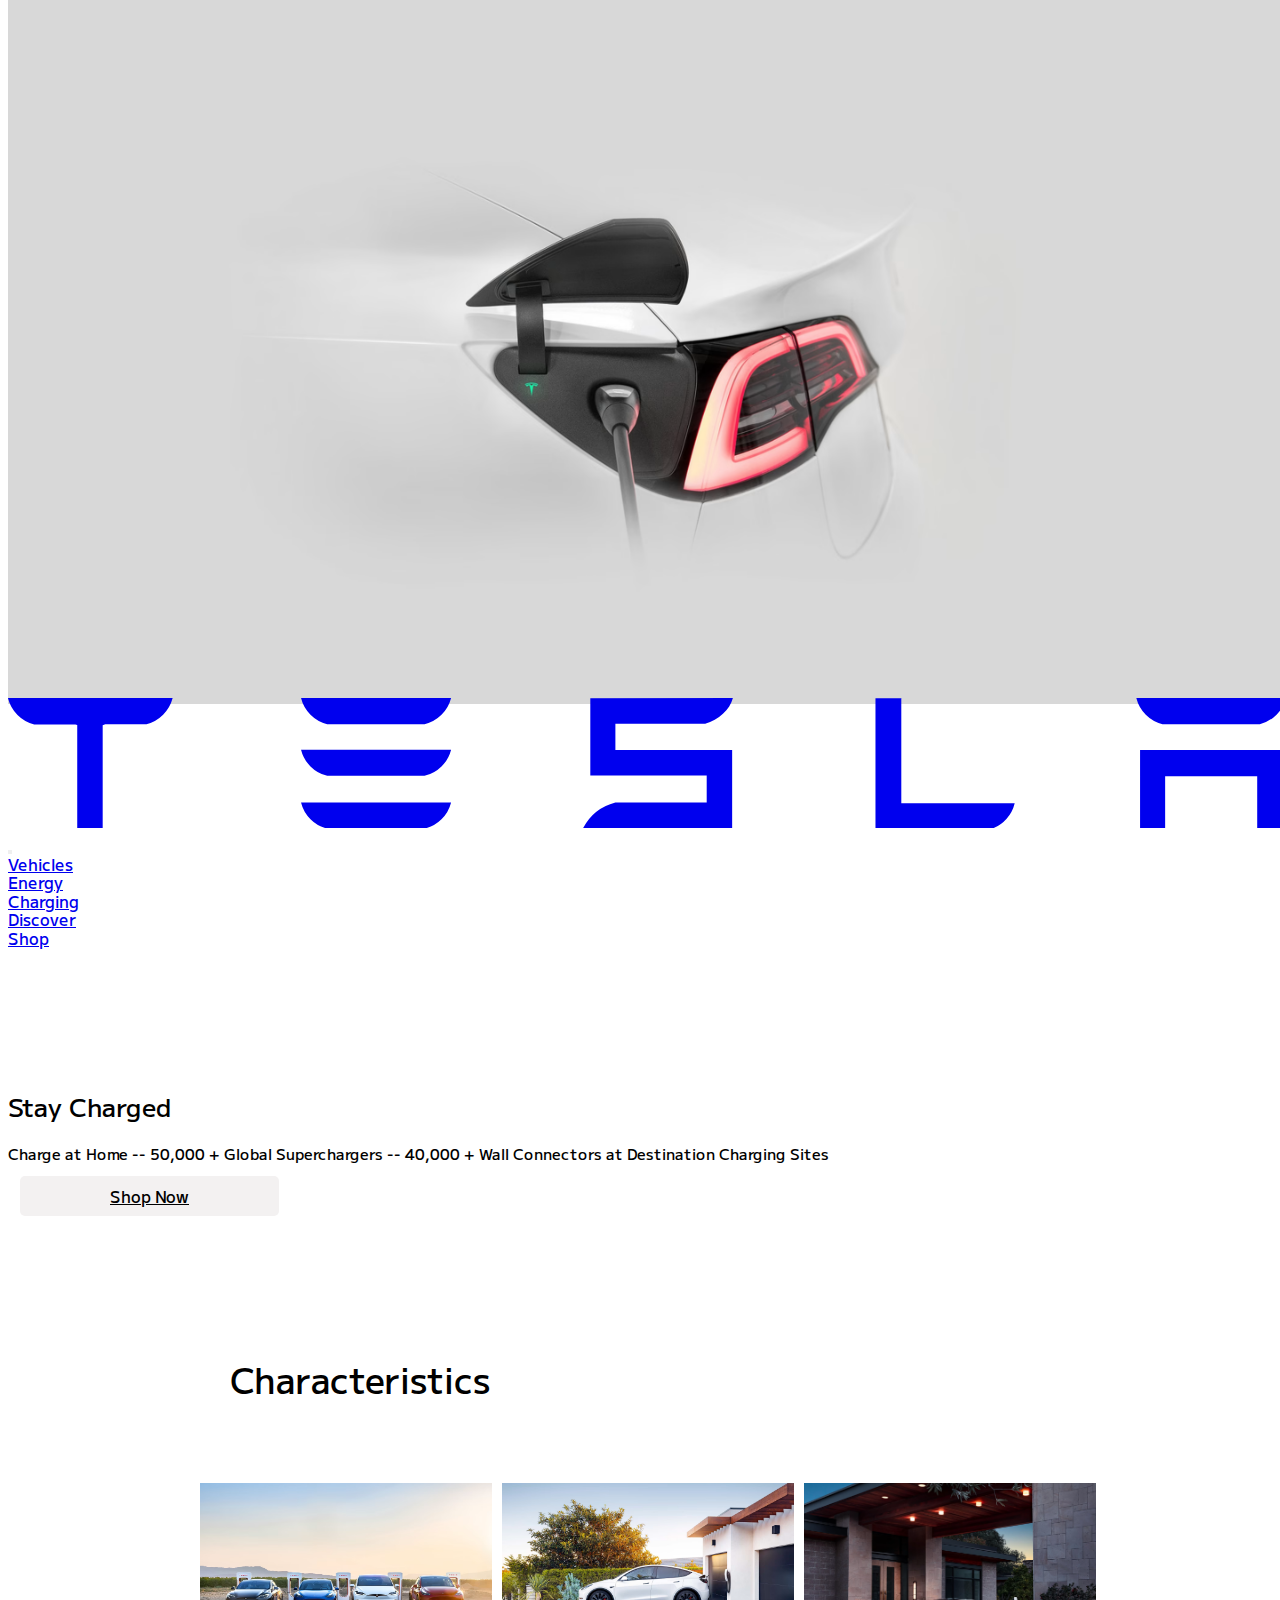
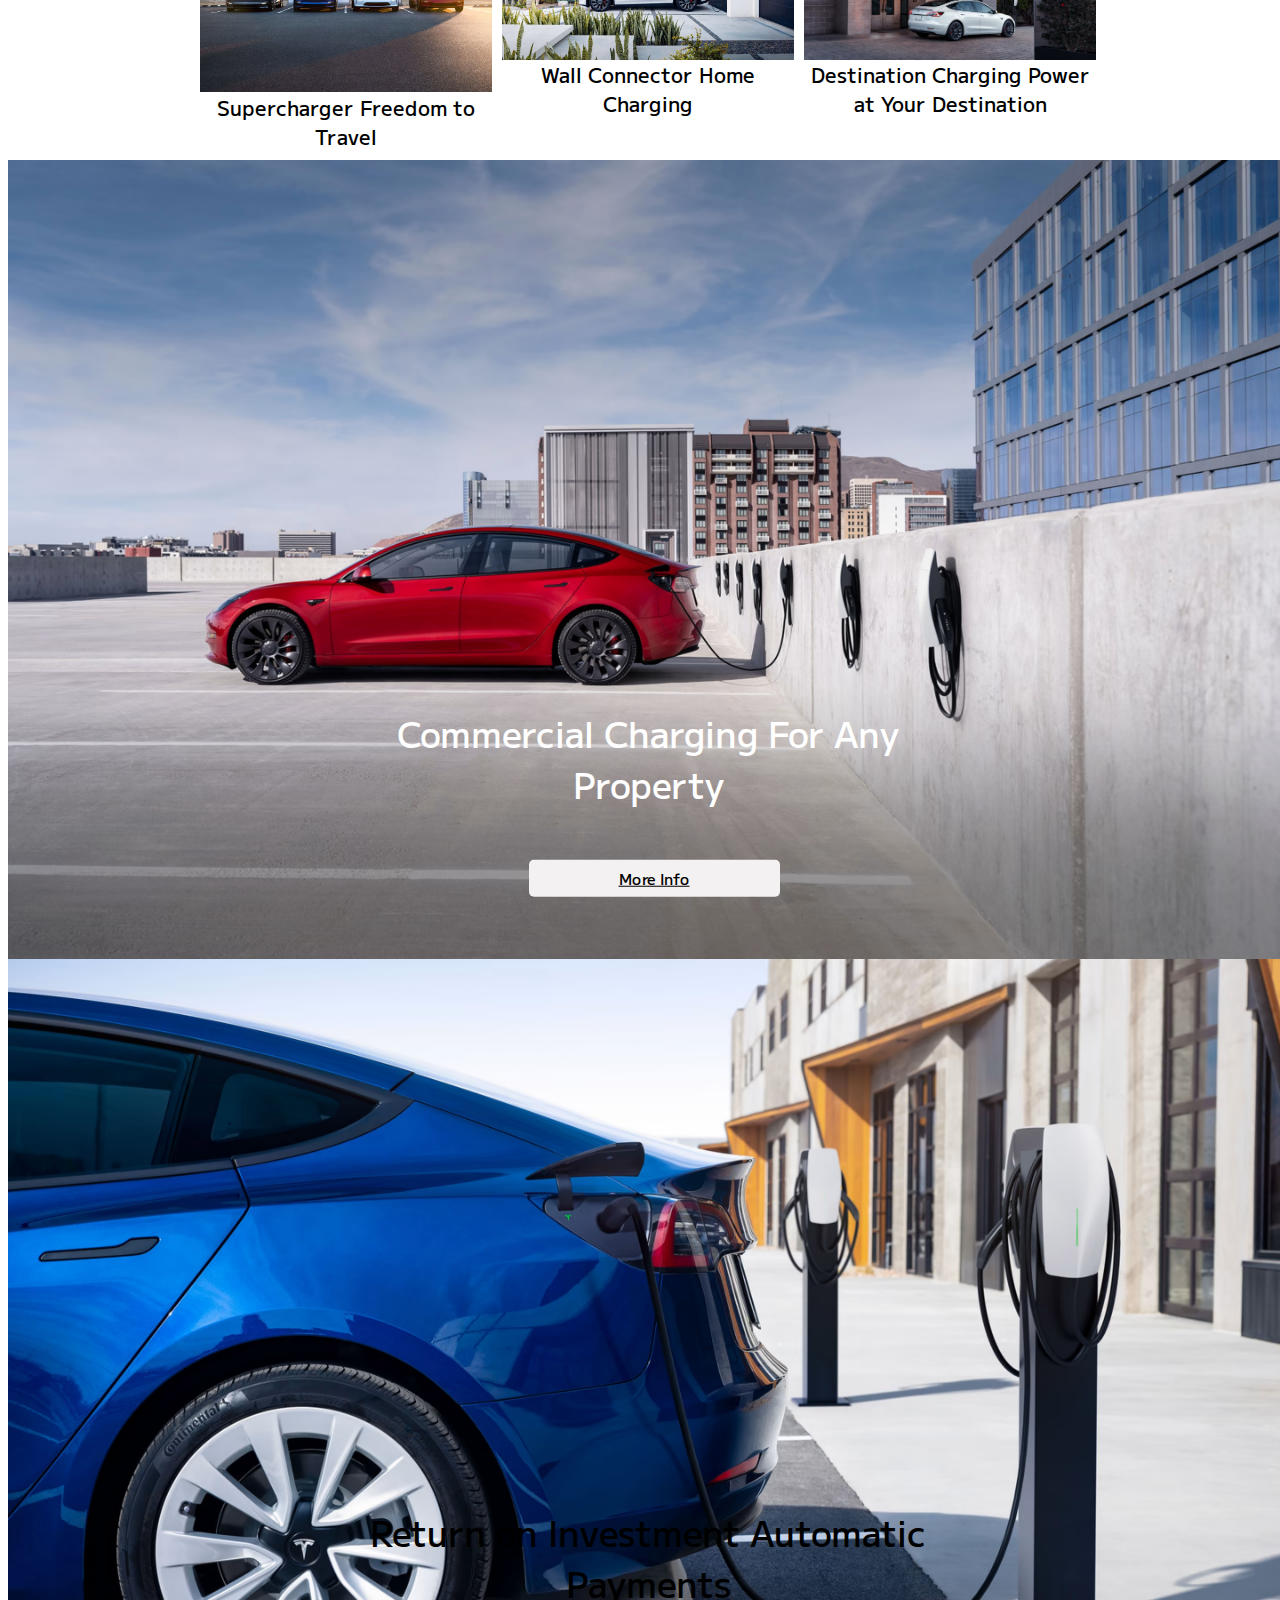
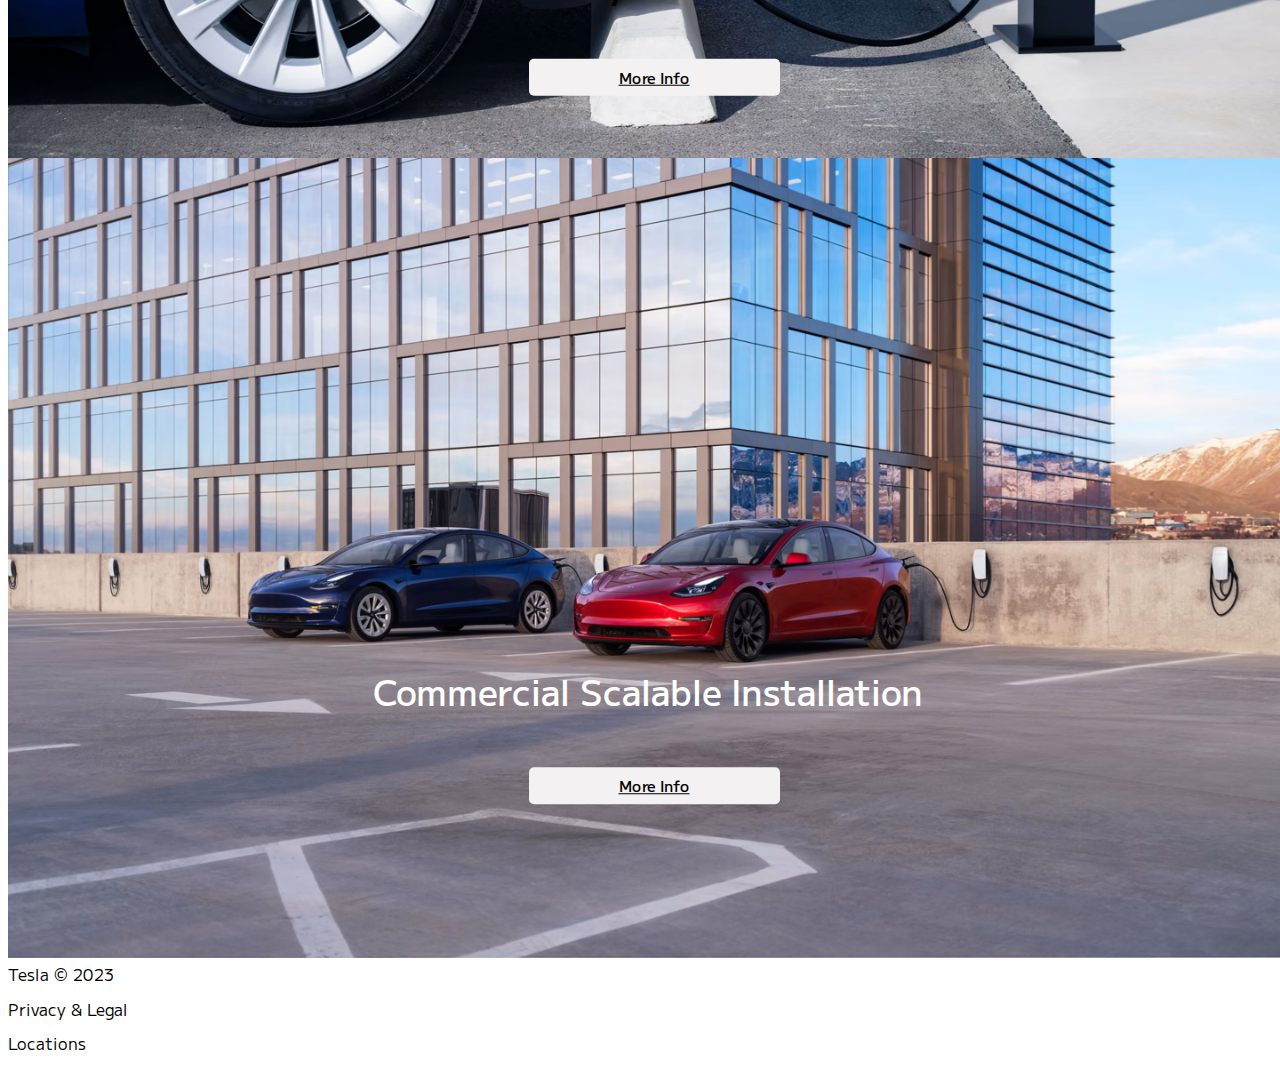
==== commit 43d3d11d: "Proyecto" ====
--- a/pages/charging.html
+++ b/pages/charging.html
@@ -64,7 +64,7 @@
                 </div>
             </div>
         </section>
-        <section class="contenedor_imagenes position-relative mb-5 mt-5">
+        <section class="contenedor_imagenes_charging position-relative mb-5 mt-5">
             <div class="Productos"><p class="titulo_productos ">Characteristics</p> </div>
             <div class="grid-container">
                 <div class="grid-item">
--- a/CSS/estilo.css
+++ b/CSS/estilo.css
@@ -1,201 +1,3 @@
-/*.order{
-       margin-bottom: 20px;
-       margin-left: 12px;
-       justify-content: center;
-   }
-   .demo{
-       margin-bottom: 20px;
-       margin-right: 12px;
-   }
-   .tax{
-       font-size: 13px;
-   }
-
-    div.promo_shop{
-       margin-top: 350px;
-       display: block ;
-       flex-wrap: wrap;
-   }
-
-   .demo{
-       margin-bottom: 20px;
-       margin-right: 12px;
-       padding:8px 80px 8px 80px;
-   }
-   .titulo_productos{
-       margin-top: 150px;
-       margin-bottom: 90px;
-   }
-
-   .info1_promo{
-       font-size: 25px;
-
-   }
-   .info2_promo{
-       font-size: 15px;
-
-   }
-   .Productos{
-       margin-top: 80px;
-       margin-left: 30px;
-       font-size: 35px;
-       font-weight: 500;
-   }
-
-
-}
-*/
-/*
-     div.botones{
-        margin-top: 480px;
-        display: block ;
-        flex-wrap: wrap;
-
-    }
-    .order{
-        margin-bottom: 20px;
-        margin-left: 12px;
-        justify-content: center;
-    }
-    .demo{
-        margin-bottom: 20px;
-        margin-right: 12px;
-    }
-    .tax{
-        font-size: 13px;
-    }
-
-     div.promo_shop{
-        margin-top: 200px;
-        display: block ;
-        flex-wrap: wrap;
-    }
-
-    .demo{
-        margin-bottom: 20px;
-        margin-right: 12px;
-        padding:8px 80px 8px 80px;
-    }
-    .titulo_productos{
-        margin-top: 200px;
-        margin-bottom: 90px;
-    }
-
-    .info1_promo{
-        font-size: 25px;
-
-    }
-    .info2_promo{
-        font-size: 15px;
-
-    }
-    .Productos{
-        margin-top: 80px;
-        margin-left: 30px;
-        font-size: 35px;
-        font-weight: 500;
-    }
-
-
-}*/
-@media all and (min-width: 375px) and (max-width: 500px) {
-  div.promo_shop {
-    margin-top: 300px;
-    display: block;
-    flex-wrap: wrap;
-  }
-  .demo {
-    margin-bottom: 20px;
-    margin-right: 12px;
-    padding: 8px 80px 8px 80px;
-  }
-  div.promo_shop {
-    margin-top: 30px;
-    display: block;
-    flex-wrap: wrap;
-  }
-  .info1_promo {
-    font-size: 20px;
-  }
-  .info2_promo {
-    font-size: 15px;
-  }
-  .titulo_productos {
-    margin-top: 80px;
-    margin-bottom: 90px;
-  }
-  .grid-container {
-    display: grid;
-    grid-template-columns: repeat(1, 1fr);
-    grid-gap: 5px;
-    font-size: 15px;
-    font-weight: 500;
-  }
-  p.accesorios-info1, .accesorios-info2, .accesorios-info3 {
-    font-size: 15px;
-  }
-  .accesorios-descripcion1, .accesorios-descripcion2, .accesorios-descripcion3 {
-    top: 50%;
-  }
-  p.accesorios-info1, .accesorios-info2, .accesorios-info3 {
-    margin-bottom: -20px;
-  }
-  a.boton-shop {
-    margin-bottom: 20px;
-    margin-right: 12px;
-    font-size: 12px;
-    padding: 3px 10px 3px 10px;
-  }
-}
-@media all and (max-width: 368px) {
-  div.promo_shop {
-    margin-top: 300px;
-    display: block;
-    flex-wrap: wrap;
-  }
-  .demo {
-    margin-bottom: 20px;
-    margin-right: 12px;
-    padding: 8px 80px 8px 80px;
-  }
-  div.promo_shop {
-    margin-top: 30px;
-    display: block;
-    flex-wrap: wrap;
-  }
-  .info1_promo {
-    font-size: 12px;
-  }
-  .info2_promo {
-    font-size: 7px;
-  }
-  .titulo_productos {
-    margin-top: 80px;
-    margin-bottom: 90px;
-  }
-  .grid-container {
-    display: grid;
-    grid-template-columns: repeat(1, 1fr);
-    grid-gap: 5px;
-    font-size: 15px;
-    font-weight: 500;
-  }
-  p.accesorios-info1, .accesorios-info2, .accesorios-info3 {
-    font-size: 15px;
-  }
-  .accesorios-descripcion1, .accesorios-descripcion2, .accesorios-descripcion3 {
-    top: 50%;
-  }
-  p.accesorios-info1, .accesorios-info2, .accesorios-info3 {
-    margin-bottom: -20px;
-  }
-  a.boton-shop {
-    margin-bottom: 20px;
-    margin-right: 12px;
-    font-size: 9px;
-    padding: 2px 8px 2px 8px;
-  }
-}
 * {
   margin-top: -5.5px;
   padding: 0;
@@ -222,6 +24,8 @@
 header .video-panel {
   width: 100%;
   height: 100vh;
+  -o-object-fit: cover;
+     object-fit: cover;
 }
 header .promo {
   position: relative;
@@ -254,6 +58,41 @@
 }
 header .promo .botones-panel {
   margin-top: 40rem;
+}
+@media screen and (max-width: 1400px) {
+  header .promo .botones-panel {
+    margin-top: 200px;
+    display: block;
+    flex-wrap: wrap;
+  }
+}
+@media screen and (max-width: 1200px) {
+  header .promo .botones-panel {
+    margin-top: 480px;
+    display: block;
+    flex-wrap: wrap;
+  }
+}
+@media all and (min-width: 480px) and (max-width: 812px) {
+  header .promo .botones-panel {
+    margin-top: 420px;
+    display: block;
+    flex-wrap: wrap;
+  }
+}
+@media all and (min-width: 375px) and (max-width: 500px) {
+  header .promo .botones-panel {
+    margin-top: 150px;
+    display: block;
+    flex-wrap: wrap;
+  }
+}
+@media all and (max-width: 480px) {
+  header .promo .botones-panel {
+    margin-top: 100px;
+    display: block;
+    flex-wrap: wrap;
+  }
 }
 header .promo .botones-panel .order {
   color: white;
@@ -265,7 +104,29 @@
   border-radius: 5px;
   margin-right: 12px;
 }
-header .promo .botones-panel .demo {
+@media screen and (max-width: 1400px) {
+  header .promo .botones-panel .order {
+    margin-bottom: 20px;
+    margin-left: 12px;
+    justify-content: center;
+  }
+}
+@media screen and (max-width: 1200px) {
+  header .promo .botones-panel .order {
+    margin-bottom: 20px;
+    margin-left: 12px;
+    justify-content: center;
+  }
+}
+@media all and (min-width: 480px) and (max-width: 812px) {
+  header .promo .botones-panel .order {
+    margin-bottom: 20px;
+    margin-left: 12px;
+    justify-content: center;
+    padding: 8px 80px 8px 80px;
+  }
+}
+header .promo .demo {
   color: black;
   font-weight: 500;
   padding: 8px 90px 8px 90px;
@@ -273,7 +134,37 @@
   border-radius: 5px;
   margin-left: 12px;
 }
-header .promo .botones-panel .consulta {
+@media screen and (max-width: 1400px) {
+  header .promo .demo {
+    margin-bottom: 20px;
+    margin-right: 12px;
+    padding: 8px 80px 8px 80px;
+  }
+}
+@media screen and (max-width: 1200px) {
+  header .promo .demo {
+    margin-bottom: 20px;
+    margin-right: 12px;
+  }
+}
+@media all and (min-width: 480px) and (max-width: 812px) {
+  header .promo .demo {
+    margin-bottom: 20px;
+    margin-right: 12px;
+    padding: 8px 80px 8px 80px;
+  }
+}
+@media screen and (max-width: 1400px) {
+  header .promo .tax {
+    font-size: 13px;
+  }
+}
+@media screen and (max-width: 1200px) {
+  header .promo .tax {
+    font-size: 13px;
+  }
+}
+header .promo .consulta {
   margin-left: 20px;
   color: white;
   font-weight: 500;
@@ -282,11 +173,12 @@
   border-style: solid;
   border-color: white;
 }
-header .promo a:hover {
+header a:hover {
   transform: scale(1.2);
   transition: transform 0.3s ease;
 }
-header .charging {
+
+.charging {
   width: 100%;
   height: 100%;
 }
@@ -305,16 +197,16 @@
   font-size: 19px;
 }
 main .botones {
-  margin-top: 40rem;
-}
-@media all and (max-width: 1400px) {
+  margin-top: 30rem;
+}
+@media screen and (max-width: 1400px) {
   main .botones {
-    margin-top: 480px;
-    display: block;
-    flex-wrap: wrap;
-  }
-}
-@media all and (max-width: 1200px) {
+    margin-top: 200px;
+    display: block;
+    flex-wrap: wrap;
+  }
+}
+@media screen and (max-width: 1200px) {
   main .botones {
     margin-top: 480px;
     display: block;
@@ -327,59 +219,19 @@
     display: block;
     flex-wrap: wrap;
   }
-  main .botones div.botones {
-    margin-top: 420px;
-    display: block;
-    flex-wrap: wrap;
-  }
-  main .botones .order {
-    margin-bottom: 20px;
-    margin-left: 12px;
-    justify-content: center;
-    padding: 8px 80px 8px 80px;
-  }
-  main .botones .demo {
-    margin-bottom: 20px;
-    margin-right: 12px;
-    padding: 8px 80px 8px 80px;
-  }
-  main .botones .tax {
-    font-size: 13px;
-  }
-  main .botones div.promo_shop {
-    margin-top: 80px;
-    display: block;
-    flex-wrap: wrap;
-    font-size: 8px;
-  }
-  main .botones .demo {
-    margin-bottom: 20px;
-    margin-right: 12px;
-    padding: 8px 80px 8px 80px;
-  }
-  main .botones .info1_promo {
-    font-size: 20px;
-  }
-  main .botones .info2_promo {
-    font-size: 15px;
-  }
-  main .botones .promo_shop {
-    margin-top: 10px;
-  }
-  main .botones p.accesorios-info1, main .botones .accesorios-info2, main .botones .accesorios-info3 {
-    font-size: 25px;
-  }
-  main .botones .accesorios-descripcion1, main .botones .accesorios-descripcion2, main .botones .accesorios-descripcion3 {
-    top: 70%;
-  }
-  main .botones p.accesorios-info1, main .botones .accesorios-info2, main .botones .accesorios-info3 {
-    margin-bottom: -10px;
-  }
-  main .botones a.boton-shop {
-    margin-bottom: 20px;
-    margin-right: 12px;
-    font-size: 12px;
-    padding: 3px 20px 3px 20px;
+}
+@media all and (min-width: 375px) and (max-width: 500px) {
+  main .botones {
+    margin-top: 150px;
+    display: block;
+    flex-wrap: wrap;
+  }
+}
+@media all and (max-width: 480px) {
+  main .botones {
+    margin-top: 100px;
+    display: block;
+    flex-wrap: wrap;
   }
 }
 main .botones .order {
@@ -392,159 +244,132 @@
   border-radius: 5px;
   margin-right: 12px;
 }
-@media all and (max-width: 1400px) {
+@media screen and (max-width: 1400px) {
+  main .botones .order {
+    margin-bottom: 20px;
+    margin-left: 12px;
+    display: block;
+    flex-wrap: wrap;
+    justify-content: center;
+  }
+}
+@media screen and (max-width: 1200px) {
+  main .botones .order {
+    margin-bottom: 20px;
+    margin-left: 12px;
+    display: block;
+    flex-wrap: wrap;
+    justify-content: center;
+  }
+}
+@media all and (min-width: 480px) and (max-width: 812px) {
   main .botones .order {
     margin-bottom: 20px;
     margin-left: 12px;
     justify-content: center;
-  }
-}
-@media all and (min-width: 480px) and (max-width: 812px) {
+    display: block;
+    flex-wrap: wrap;
+    padding: 3px 20px 3px 20px;
+  }
+}
+@media all and (min-width: 375px) and (max-width: 500px) {
   main .botones .order {
+    margin-bottom: 20px;
+    margin-right: 12px;
+    font-size: 12px;
+    display: block;
+    flex-wrap: wrap;
+    padding: 3px 10px 3px 10px;
+  }
+}
+@media all and (max-width: 480px) {
+  main .botones .order {
+    margin-bottom: 20px;
+    margin-right: 12px;
+    font-size: 9px;
+    display: block;
+    flex-wrap: wrap;
+    padding: 2px 8px 2px 8px;
+  }
+}
+main .botones .demo {
+  color: black;
+  font-weight: 500;
+  padding: 8px 90px 8px 90px;
+  background-color: rgb(243, 241, 241);
+  border-radius: 5px;
+  margin-left: 12px;
+}
+@media screen and (max-width: 1400px) {
+  main .botones .demo {
+    margin-bottom: 20px;
+    margin-right: 12px;
+    padding: 8px 80px 8px 80px;
+  }
+}
+@media screen and (max-width: 1200px) {
+  main .botones .demo {
     margin-bottom: 20px;
     margin-left: 12px;
     justify-content: center;
+  }
+}
+@media all and (min-width: 375px) and (max-width: 500px) {
+  main .botones .demo {
+    margin-bottom: 20px;
+    margin-right: 12px;
     padding: 8px 80px 8px 80px;
-  }
-  main .botones .order div.botones {
-    margin-top: 420px;
-    display: block;
-    flex-wrap: wrap;
-  }
-  main .botones .order .order {
-    margin-bottom: 20px;
-    margin-left: 12px;
-    justify-content: center;
-    padding: 8px 80px 8px 80px;
-  }
-  main .botones .order .demo {
-    margin-bottom: 20px;
-    margin-right: 12px;
-    padding: 8px 80px 8px 80px;
-  }
-  main .botones .order .tax {
-    font-size: 13px;
-  }
-  main .botones .order div.promo_shop {
-    margin-top: 80px;
-    display: block;
-    flex-wrap: wrap;
-    font-size: 8px;
-  }
-  main .botones .order .demo {
-    margin-bottom: 20px;
-    margin-right: 12px;
-    padding: 8px 80px 8px 80px;
-  }
-  main .botones .order .info1_promo {
-    font-size: 20px;
-  }
-  main .botones .order .info2_promo {
-    font-size: 15px;
-  }
-  main .botones .order .promo_shop {
-    margin-top: 10px;
-  }
-  main .botones .order p.accesorios-info1, main .botones .order .accesorios-info2, main .botones .order .accesorios-info3 {
-    font-size: 25px;
-  }
-  main .botones .order .accesorios-descripcion1, main .botones .order .accesorios-descripcion2, main .botones .order .accesorios-descripcion3 {
-    top: 70%;
-  }
-  main .botones .order p.accesorios-info1, main .botones .order .accesorios-info2, main .botones .order .accesorios-info3 {
-    margin-bottom: -10px;
-  }
-  main .botones .order a.boton-shop {
-    margin-bottom: 20px;
-    margin-right: 12px;
-    font-size: 12px;
-    padding: 3px 20px 3px 20px;
-  }
-}
-main .botones .demo {
-  color: black;
-  font-weight: 500;
-  padding: 8px 90px 8px 90px;
-  background-color: rgb(243, 241, 241);
-  border-radius: 5px;
-  margin-left: 12px;
-}
-@media all and (max-width: 1400px) {
-  main .botones .demo {
-    margin-bottom: 20px;
-    margin-right: 12px;
-    padding: 8px 80px 8px 80px;
-  }
-}
-@media all and (min-width: 480px) and (max-width: 812px) {
-  main .botones .demo {
-    margin-bottom: 20px;
-    margin-right: 12px;
-    padding: 8px 80px 8px 80px;
-  }
-  main .botones .demo div.botones {
-    margin-top: 420px;
-    display: block;
-    flex-wrap: wrap;
-  }
-  main .botones .demo .order {
-    margin-bottom: 20px;
-    margin-left: 12px;
-    justify-content: center;
-    padding: 8px 80px 8px 80px;
-  }
-  main .botones .demo .demo {
-    margin-bottom: 20px;
-    margin-right: 12px;
-    padding: 8px 80px 8px 80px;
-  }
-  main .botones .demo .tax {
-    font-size: 13px;
-  }
-  main .botones .demo div.promo_shop {
-    margin-top: 80px;
-    display: block;
-    flex-wrap: wrap;
-    font-size: 8px;
-  }
-  main .botones .demo .demo {
-    margin-bottom: 20px;
-    margin-right: 12px;
-    padding: 8px 80px 8px 80px;
-  }
-  main .botones .demo .info1_promo {
-    font-size: 20px;
-  }
-  main .botones .demo .info2_promo {
-    font-size: 15px;
-  }
-  main .botones .demo .promo_shop {
-    margin-top: 10px;
-  }
-  main .botones .demo p.accesorios-info1, main .botones .demo .accesorios-info2, main .botones .demo .accesorios-info3 {
-    font-size: 25px;
-  }
-  main .botones .demo .accesorios-descripcion1, main .botones .demo .accesorios-descripcion2, main .botones .demo .accesorios-descripcion3 {
-    top: 70%;
-  }
-  main .botones .demo p.accesorios-info1, main .botones .demo .accesorios-info2, main .botones .demo .accesorios-info3 {
-    margin-bottom: -10px;
-  }
-  main .botones .demo a.boton-shop {
-    margin-bottom: 20px;
-    margin-right: 12px;
-    font-size: 12px;
-    padding: 3px 20px 3px 20px;
-  }
-}
-@media all and (max-width: 1400px) {
-  main .botones .tax {
-    font-size: 13px;
   }
 }
 main .botones a:hover {
   transform: scale(1.2);
   transition: transform 0.3s ease;
+}
+main section.interior {
+  position: relative;
+  background-color: black;
+  z-index: -2;
+}
+main section.interior div.imagen_interior {
+  display: flex;
+  align-items: center;
+  flex-direction: column;
+  justify-content: center;
+  height: auto;
+  margin-top: 80px;
+}
+main section.interior div.imagen_interior .imagen_interior img {
+  width: 100%;
+  height: auto;
+  margin-top: 20px;
+}
+main section.interior div.imagen_interior h1 {
+  padding-top: 10px;
+  color: white;
+}
+main section.cinematic {
+  position: relative;
+  background-color: black;
+  z-index: -2;
+}
+main section.cinematic div.cinematica-descripcion {
+  display: flex;
+  align-items: center;
+  flex-direction: column;
+  justify-content: center;
+  height: auto;
+  padding-top: 60px;
+  color: white;
+}
+main section.cinematic div.cinematica-descripcion video {
+  width: auto;
+  -o-object-fit: cover;
+     object-fit: cover;
+  width: 50%;
+  height: auto;
+}
+main section.cinematic div.cinematica-descripcion p.description-cinematica {
+  width: 30%;
 }
 main img {
   position: relative;
@@ -558,20 +383,17 @@
   max-width: 100%;
   height: auto;
 }
-main .contenedor_promo {
-  margin-bottom: 102px;
-}
-@media all and (max-width: 1400px) {
-  main .contenedor_promo {
+main .contenedor_promo .promo_shop {
+  margin-bottom: 8%;
+}
+@media screen and (max-width: 1400px) {
+  main .contenedor_promo .promo_shop {
     margin-top: 350px;
     display: block;
     flex-wrap: wrap;
   }
 }
-main .contenedor_promo .promo_shop {
-  margin-top: 650px;
-}
-@media all and (max-width: 1200px) {
+@media screen and (max-width: 1200px) {
   main .contenedor_promo .promo_shop {
     margin-top: 200px;
     display: block;
@@ -580,148 +402,61 @@
 }
 @media all and (min-width: 480px) and (max-width: 812px) {
   main .contenedor_promo .promo_shop {
+    margin-top: 5px;
+    display: block;
+    flex-wrap: wrap;
+    font-size: 8px;
+  }
+}
+@media all and (min-width: 375px) and (max-width: 500px) {
+  main .contenedor_promo .promo_shop {
+    margin-top: 50px;
+    display: block;
+    flex-wrap: wrap;
+  }
+}
+@media all and (max-width: 480px) {
+  main .contenedor_promo .promo_shop {
+    margin-top: 20px;
+    display: block;
+    flex-wrap: wrap;
+  }
+}
+main .contenedor_promo .promo_shop .info_promo {
+  font-size: 45px;
+  font-weight: 500;
+}
+main .contenedor_promo .promo_shop .info1_promo {
+  margin-top: 28%;
+}
+@media screen and (max-width: 1400px) {
+  main .contenedor_promo .promo_shop .info1_promo {
+    font-size: 25px;
+    margin-top: 200px;
+  }
+}
+@media all and (min-width: 480px) and (max-width: 812px) {
+  main .contenedor_promo .promo_shop .info1_promo {
     margin-top: 80px;
-    display: block;
-    flex-wrap: wrap;
-    font-size: 8px;
-  }
-  main .contenedor_promo .promo_shop div.botones {
-    margin-top: 420px;
-    display: block;
-    flex-wrap: wrap;
-  }
-  main .contenedor_promo .promo_shop .order {
-    margin-bottom: 20px;
-    margin-left: 12px;
-    justify-content: center;
-    padding: 8px 80px 8px 80px;
-  }
-  main .contenedor_promo .promo_shop .demo {
-    margin-bottom: 20px;
-    margin-right: 12px;
-    padding: 8px 80px 8px 80px;
-  }
-  main .contenedor_promo .promo_shop .tax {
-    font-size: 13px;
-  }
-  main .contenedor_promo .promo_shop div.promo_shop {
-    margin-top: 80px;
-    display: block;
-    flex-wrap: wrap;
-    font-size: 8px;
-  }
-  main .contenedor_promo .promo_shop .demo {
-    margin-bottom: 20px;
-    margin-right: 12px;
-    padding: 8px 80px 8px 80px;
-  }
+    font-size: 20px;
+  }
+}
+@media all and (min-width: 375px) and (max-width: 500px) {
   main .contenedor_promo .promo_shop .info1_promo {
     font-size: 20px;
   }
-  main .contenedor_promo .promo_shop .info2_promo {
-    font-size: 15px;
-  }
-  main .contenedor_promo .promo_shop .promo_shop {
-    margin-top: 10px;
-  }
-  main .contenedor_promo .promo_shop p.accesorios-info1, main .contenedor_promo .promo_shop .accesorios-info2, main .contenedor_promo .promo_shop .accesorios-info3 {
-    font-size: 25px;
-  }
-  main .contenedor_promo .promo_shop .accesorios-descripcion1, main .contenedor_promo .promo_shop .accesorios-descripcion2, main .contenedor_promo .promo_shop .accesorios-descripcion3 {
-    top: 70%;
-  }
-  main .contenedor_promo .promo_shop p.accesorios-info1, main .contenedor_promo .promo_shop .accesorios-info2, main .contenedor_promo .promo_shop .accesorios-info3 {
-    margin-bottom: -10px;
-  }
-  main .contenedor_promo .promo_shop a.boton-shop {
-    margin-bottom: 20px;
-    margin-right: 12px;
-    font-size: 12px;
-    padding: 3px 20px 3px 20px;
-  }
-}
-main .contenedor_promo .promo_shop .info_promo {
-  font-size: 45px;
-  font-weight: 500;
-}
-main .contenedor_promo .promo_shop .info1_promo {
-  margin-top: 600px;
-}
-@media all and (max-width: 1400px) {
+}
+@media all and (max-width: 480px) {
   main .contenedor_promo .promo_shop .info1_promo {
-    font-size: 25px;
-    margin-top: 80px;
-  }
-}
-@media all and (max-width: 1200px) {
-  main .contenedor_promo .promo_shop .info1_promo {
-    margin-top: 50px;
-  }
-}
-@media all and (min-width: 480px) and (max-width: 812px) {
-  main .contenedor_promo .promo_shop .info1_promo {
-    font-size: 20px;
-  }
-  main .contenedor_promo .promo_shop .info1_promo div.botones {
-    margin-top: 420px;
-    display: block;
-    flex-wrap: wrap;
-  }
-  main .contenedor_promo .promo_shop .info1_promo .order {
-    margin-bottom: 20px;
-    margin-left: 12px;
-    justify-content: center;
-    padding: 8px 80px 8px 80px;
-  }
-  main .contenedor_promo .promo_shop .info1_promo .demo {
-    margin-bottom: 20px;
-    margin-right: 12px;
-    padding: 8px 80px 8px 80px;
-  }
-  main .contenedor_promo .promo_shop .info1_promo .tax {
-    font-size: 13px;
-  }
-  main .contenedor_promo .promo_shop .info1_promo div.promo_shop {
-    margin-top: 80px;
-    display: block;
-    flex-wrap: wrap;
-    font-size: 8px;
-  }
-  main .contenedor_promo .promo_shop .info1_promo .demo {
-    margin-bottom: 20px;
-    margin-right: 12px;
-    padding: 8px 80px 8px 80px;
-  }
-  main .contenedor_promo .promo_shop .info1_promo .info1_promo {
-    font-size: 20px;
-  }
-  main .contenedor_promo .promo_shop .info1_promo .info2_promo {
-    font-size: 15px;
-  }
-  main .contenedor_promo .promo_shop .info1_promo .promo_shop {
-    margin-top: 10px;
-  }
-  main .contenedor_promo .promo_shop .info1_promo p.accesorios-info1, main .contenedor_promo .promo_shop .info1_promo .accesorios-info2, main .contenedor_promo .promo_shop .info1_promo .accesorios-info3 {
-    font-size: 25px;
-  }
-  main .contenedor_promo .promo_shop .info1_promo .accesorios-descripcion1, main .contenedor_promo .promo_shop .info1_promo .accesorios-descripcion2, main .contenedor_promo .promo_shop .info1_promo .accesorios-descripcion3 {
-    top: 70%;
-  }
-  main .contenedor_promo .promo_shop .info1_promo p.accesorios-info1, main .contenedor_promo .promo_shop .info1_promo .accesorios-info2, main .contenedor_promo .promo_shop .info1_promo .accesorios-info3 {
-    margin-bottom: -10px;
-  }
-  main .contenedor_promo .promo_shop .info1_promo a.boton-shop {
-    margin-bottom: 20px;
-    margin-right: 12px;
-    font-size: 12px;
-    padding: 3px 20px 3px 20px;
+    font-size: 12px;
+    margin-top: 20px;
   }
 }
 main .contenedor_promo .promo_shop .info2_promo {
   font-size: 30px;
-  margin-bottom: 30px;
-}
-@media all and (max-width: 1400px) {
+  margin-bottom: 2%;
+}
+@media screen and (max-width: 1400px) {
   main .contenedor_promo .promo_shop .info2_promo {
     font-size: 15px;
   }
@@ -730,59 +465,10 @@
   main .contenedor_promo .promo_shop .info2_promo {
     font-size: 15px;
   }
-  main .contenedor_promo .promo_shop .info2_promo div.botones {
-    margin-top: 420px;
-    display: block;
-    flex-wrap: wrap;
-  }
-  main .contenedor_promo .promo_shop .info2_promo .order {
-    margin-bottom: 20px;
-    margin-left: 12px;
-    justify-content: center;
-    padding: 8px 80px 8px 80px;
-  }
-  main .contenedor_promo .promo_shop .info2_promo .demo {
-    margin-bottom: 20px;
-    margin-right: 12px;
-    padding: 8px 80px 8px 80px;
-  }
-  main .contenedor_promo .promo_shop .info2_promo .tax {
-    font-size: 13px;
-  }
-  main .contenedor_promo .promo_shop .info2_promo div.promo_shop {
-    margin-top: 80px;
-    display: block;
-    flex-wrap: wrap;
-    font-size: 8px;
-  }
-  main .contenedor_promo .promo_shop .info2_promo .demo {
-    margin-bottom: 20px;
-    margin-right: 12px;
-    padding: 8px 80px 8px 80px;
-  }
-  main .contenedor_promo .promo_shop .info2_promo .info1_promo {
-    font-size: 20px;
-  }
-  main .contenedor_promo .promo_shop .info2_promo .info2_promo {
-    font-size: 15px;
-  }
-  main .contenedor_promo .promo_shop .info2_promo .promo_shop {
-    margin-top: 10px;
-  }
-  main .contenedor_promo .promo_shop .info2_promo p.accesorios-info1, main .contenedor_promo .promo_shop .info2_promo .accesorios-info2, main .contenedor_promo .promo_shop .info2_promo .accesorios-info3 {
-    font-size: 25px;
-  }
-  main .contenedor_promo .promo_shop .info2_promo .accesorios-descripcion1, main .contenedor_promo .promo_shop .info2_promo .accesorios-descripcion2, main .contenedor_promo .promo_shop .info2_promo .accesorios-descripcion3 {
-    top: 70%;
-  }
-  main .contenedor_promo .promo_shop .info2_promo p.accesorios-info1, main .contenedor_promo .promo_shop .info2_promo .accesorios-info2, main .contenedor_promo .promo_shop .info2_promo .accesorios-info3 {
-    margin-bottom: -10px;
-  }
-  main .contenedor_promo .promo_shop .info2_promo a.boton-shop {
-    margin-bottom: 20px;
-    margin-right: 12px;
-    font-size: 12px;
-    padding: 3px 20px 3px 20px;
+}
+@media all and (max-width: 480px) {
+  main .contenedor_promo .promo_shop .info2_promo {
+    font-size: 12px;
   }
 }
 main .boton_promo .boton-shop {
@@ -793,13 +479,29 @@
   border-radius: 5px;
   margin-left: 12px;
 }
+@media screen and (max-width: 1020px) {
+  main .boton_promo .boton-shop {
+    margin-bottom: 20px;
+    margin-right: 12px;
+    font-size: 12px;
+    padding: 3px 20px 3px 20px;
+  }
+}
+@media all and (max-width: 480px) {
+  main .boton_promo .boton-shop {
+    margin-bottom: 20px;
+    margin-right: 12px;
+    font-size: 9px;
+    padding: 2px 8px 2px 8px;
+  }
+}
 main .contenedor_imagenes .Productos {
-  margin-top: 150px;
+  margin-top: 80px;
   margin-left: 30px;
   font-size: 35px;
   font-weight: 500;
 }
-@media all and (max-width: 1400px) {
+@media screen and (max-width: 1400px) {
   main .contenedor_imagenes .Productos {
     margin-top: 80px;
     margin-left: 30px;
@@ -810,15 +512,53 @@
 main .contenedor_imagenes .Productos .titulo_productos {
   margin-bottom: 80px;
 }
-@media all and (max-width: 1400px) {
+@media screen and (max-width: 1400px) {
   main .contenedor_imagenes .Productos .titulo_productos {
     margin-top: 150px;
     margin-bottom: 90px;
   }
 }
-@media all and (max-width: 1200px) {
+@media screen and (max-width: 1200px) {
   main .contenedor_imagenes .Productos .titulo_productos {
     margin-top: 200px;
+    margin-bottom: 90px;
+  }
+}
+@media all and (min-width: 375px) and (max-width: 500px) {
+  main .contenedor_imagenes .Productos .titulo_productos {
+    margin-top: 80px;
+    margin-bottom: 90px;
+  }
+}
+@media all and (max-width: 480px) {
+  main .contenedor_imagenes .Productos .titulo_productos {
+    margin-top: 80px;
+    margin-bottom: 90px;
+  }
+}
+main .contenedor_imagenes_charging {
+  margin-left: 15%;
+  margin-right: 15%;
+}
+main .contenedor_imagenes_charging .Productos {
+  margin-top: 15%;
+  font-size: 35px;
+  font-weight: 500;
+}
+@media screen and (max-width: 1400px) {
+  main .contenedor_imagenes_charging .Productos {
+    margin-top: 80px;
+    margin-left: 30px;
+    font-size: 35px;
+    font-weight: 500;
+  }
+}
+main .contenedor_imagenes_charging .Productos .titulo_productos {
+  margin-bottom: 80px;
+}
+@media screen and (max-width: 1400px) {
+  main .contenedor_imagenes_charging .Productos .titulo_productos {
+    margin-top: 150px;
     margin-bottom: 90px;
   }
 }
@@ -830,7 +570,7 @@
   font-weight: 500;
   width: 100%;
 }
-@media (max-width: 1020px) {
+@media screen and (max-width: 1020px) {
   main .grid-container {
     display: grid;
     grid-template-columns: repeat(1, 1fr);
@@ -839,6 +579,24 @@
     font-weight: 500;
   }
 }
+@media all and (min-width: 375px) and (max-width: 500px) {
+  main .grid-container {
+    display: grid;
+    grid-template-columns: repeat(1, 1fr);
+    grid-gap: 5px;
+    font-size: 15px;
+    font-weight: 500;
+  }
+}
+@media all and (max-width: 480px) {
+  main .grid-container {
+    display: grid;
+    grid-template-columns: repeat(1, 1fr);
+    grid-gap: 5px;
+    font-size: 15px;
+    font-weight: 500;
+  }
+}
 main .grid-container .grid-item {
   text-align: center;
   overflow: hidden;
@@ -851,20 +609,75 @@
 main .grid-container .grid-item:hover {
   transform: scale(1.2);
 }
-main .contenedor_accesorios1 {
+main .contenedor-panel {
+  display: flex;
+  justify-content: space-between;
+}
+main .contenedor-panel .description-panel {
+  width: 30%;
+  margin: 8%;
+}
+main .contenedor-panel .video-panel {
+  width: 100%;
+  height: 100vh;
+  -o-object-fit: cover;
+     object-fit: cover;
+}
+main video {
+  width: 100%;
+  height: 100vh;
+  margin-bottom: 1%;
+}
+main .titulo-descripcion {
+  font-weight: bold;
+}
+
+.contenedor_accesorios1 {
   position: relative;
   text-align: center;
   font-size: 35px;
   color: white;
   font-weight: 500;
 }
-main .contenedor_accesorios1 .accesorios-descripcion1 {
+.contenedor_accesorios1 .accesorios-descripcion1 {
   position: absolute;
   top: 80%;
   left: 50%;
   transform: translate(-50%, -50%);
 }
-main .contenedor_accesorios1 .accesorios-descripcion1 .boton-shop {
+@media screen and (max-width: 1020px) {
+  .contenedor_accesorios1 .accesorios-descripcion1 {
+    top: 70%;
+    margin-bottom: -10px;
+  }
+}
+@media all and (min-width: 375px) and (max-width: 500px) {
+  .contenedor_accesorios1 .accesorios-descripcion1 {
+    top: 50%;
+  }
+}
+@media all and (max-width: 480px) {
+  .contenedor_accesorios1 .accesorios-descripcion1 {
+    top: 50%;
+  }
+}
+@media screen and (max-width: 1020px) {
+  .contenedor_accesorios1 .accesorios-descripcion1 .accesorios-info1 {
+    font-size: 25px;
+  }
+}
+@media all and (min-width: 375px) and (max-width: 500px) {
+  .contenedor_accesorios1 .accesorios-descripcion1 .accesorios-info1 {
+    font-size: 15px;
+    margin-bottom: -20px;
+  }
+}
+@media all and (max-width: 480px) {
+  .contenedor_accesorios1 .accesorios-descripcion1 .accesorios-info1 {
+    margin-bottom: -20px;
+  }
+}
+.contenedor_accesorios1 .accesorios-descripcion1 .boton-shop {
   font-size: 15px;
   color: black;
   font-weight: 500;
@@ -873,20 +686,77 @@
   border-radius: 5px;
   margin-left: 12px;
 }
-main .contenedor_accesorios2 {
+@media screen and (max-width: 1020px) {
+  .contenedor_accesorios1 .accesorios-descripcion1 .boton-shop {
+    margin-bottom: 20px;
+    margin-right: 12px;
+    font-size: 12px;
+    padding: 3px 20px 3px 20px;
+  }
+}
+@media all and (min-width: 375px) and (max-width: 500px) {
+  .contenedor_accesorios1 .accesorios-descripcion1 .boton-shop {
+    margin-bottom: 20px;
+    margin-right: 12px;
+    font-size: 12px;
+    padding: 3px 10px 3px 10px;
+  }
+}
+@media all and (max-width: 480px) {
+  .contenedor_accesorios1 .accesorios-descripcion1 .boton-shop {
+    margin-bottom: 20px;
+    margin-right: 12px;
+    font-size: 9px;
+    padding: 2px 8px 2px 8px;
+  }
+}
+
+.contenedor_accesorios2 {
   position: relative;
   text-align: center;
   font-size: 35px;
   font-weight: 500;
   color: black;
 }
-main .contenedor_accesorios2 .accesorios-descripcion2 {
+.contenedor_accesorios2 .accesorios-descripcion2 {
   position: absolute;
   top: 80%;
   left: 50%;
   transform: translate(-50%, -50%);
 }
-main .contenedor_accesorios2 .accesorios-descripcion2 .boton-shop {
+@media screen and (max-width: 1020px) {
+  .contenedor_accesorios2 .accesorios-descripcion2 {
+    top: 70%;
+    margin-bottom: -10px;
+  }
+}
+@media all and (min-width: 375px) and (max-width: 500px) {
+  .contenedor_accesorios2 .accesorios-descripcion2 {
+    top: 50%;
+  }
+}
+@media all and (max-width: 480px) {
+  .contenedor_accesorios2 .accesorios-descripcion2 {
+    top: 50%;
+  }
+}
+@media screen and (max-width: 1020px) {
+  .contenedor_accesorios2 .accesorios-descripcion2 .accesorios-info2 {
+    font-size: 25px;
+    margin-bottom: -20px;
+  }
+}
+@media all and (min-width: 375px) and (max-width: 500px) {
+  .contenedor_accesorios2 .accesorios-descripcion2 .accesorios-info2 {
+    font-size: 15px;
+  }
+}
+@media all and (max-width: 480px) {
+  .contenedor_accesorios2 .accesorios-descripcion2 .accesorios-info2 {
+    margin-bottom: -20px;
+  }
+}
+.contenedor_accesorios2 .accesorios-descripcion2 .boton-shop {
   font-size: 15px;
   color: black;
   font-weight: 500;
@@ -895,20 +765,84 @@
   border-radius: 5px;
   margin-left: 12px;
 }
-main .contenedor_accesorios3 {
+@media screen and (max-width: 1020px) {
+  .contenedor_accesorios2 .accesorios-descripcion2 .boton-shop {
+    margin-bottom: 20px;
+    margin-right: 12px;
+    font-size: 12px;
+    padding: 3px 20px 3px 20px;
+  }
+}
+@media all and (min-width: 375px) and (max-width: 500px) {
+  .contenedor_accesorios2 .accesorios-descripcion2 .boton-shop {
+    margin-bottom: 20px;
+    margin-right: 12px;
+    font-size: 12px;
+    padding: 3px 10px 3px 10px;
+  }
+}
+@media all and (max-width: 480px) {
+  .contenedor_accesorios2 .accesorios-descripcion2 .boton-shop {
+    margin-bottom: 20px;
+    margin-right: 12px;
+    font-size: 9px;
+    padding: 2px 8px 2px 8px;
+  }
+}
+.contenedor_accesorios2 .accesorios-descripcion2 .boton-shop-lifestyle {
+  font-size: 15px;
+  color: black;
+  font-weight: 500;
+  padding: 8px 90px 8px 90px;
+  background-color: rgb(243, 241, 241);
+  border-radius: 5px;
+  margin-left: 12px;
+  border-color: black;
+  border-width: 2px;
+  border-style: solid;
+}
+
+.contenedor_accesorios3 {
   position: relative;
   text-align: center;
   font-size: 35px;
   color: white;
   font-weight: 500;
 }
-main .contenedor_accesorios3 .accesorios-descripcion3 {
+.contenedor_accesorios3 .accesorios-descripcion3 {
   position: absolute;
   top: 72%;
   left: 50%;
   transform: translate(-50%, -50%);
 }
-main .contenedor_accesorios3 .accesorios-descripcion3 .boton-shop {
+@media all and (min-width: 375px) and (max-width: 500px) {
+  .contenedor_accesorios3 .accesorios-descripcion3 {
+    top: 50%;
+    margin-bottom: -20px;
+  }
+}
+@media screen and (max-width: 1020px) {
+  .contenedor_accesorios3 .accesorios-descripcion3 {
+    top: 70%;
+    margin-bottom: -10px;
+  }
+}
+@media screen and (max-width: 1020px) {
+  .contenedor_accesorios3 .accesorios-descripcion3 .accesorios-info3 {
+    font-size: 25px;
+  }
+}
+@media all and (min-width: 375px) and (max-width: 500px) {
+  .contenedor_accesorios3 .accesorios-descripcion3 .accesorios-info3 {
+    font-size: 15px;
+  }
+}
+@media all and (max-width: 480px) {
+  .contenedor_accesorios3 .accesorios-descripcion3 .accesorios-info3 {
+    margin-bottom: -20px;
+  }
+}
+.contenedor_accesorios3 .accesorios-descripcion3 .boton-shop {
   font-size: 15px;
   color: black;
   font-weight: 500;
@@ -916,4 +850,50 @@
   background-color: rgb(243, 241, 241);
   border-radius: 5px;
   margin-left: 12px;
+}
+@media screen and (max-width: 1020px) {
+  .contenedor_accesorios3 .accesorios-descripcion3 .boton-shop {
+    margin-bottom: 20px;
+    margin-right: 12px;
+    font-size: 12px;
+    padding: 3px 20px 3px 20px;
+  }
+}
+@media all and (min-width: 375px) and (max-width: 500px) {
+  .contenedor_accesorios3 .accesorios-descripcion3 .boton-shop {
+    margin-bottom: 20px;
+    margin-right: 12px;
+    font-size: 12px;
+    padding: 3px 10px 3px 10px;
+  }
+}
+@media all and (max-width: 480px) {
+  .contenedor_accesorios3 .accesorios-descripcion3 .boton-shop {
+    margin-bottom: 20px;
+    margin-right: 12px;
+    font-size: 9px;
+    padding: 2px 8px 2px 8px;
+  }
+}
+
+.contenedor-instalacion video {
+  -o-object-fit: cover;
+     object-fit: cover;
+  width: 100%;
+  height: auto;
+}
+.contenedor-instalacion p.titulo-instalacion {
+  font-weight: bold;
+  margin-top: 1%;
+}
+.contenedor-instalacion p.parrafo-instalacion {
+  margin-bottom: 2%;
+}
+.contenedor-instalacion .descripcion-instalcion p {
+  display: flex;
+  align-items: center;
+  flex-direction: column;
+  justify-content: center;
+  margin-left: 10%;
+  margin-right: 10%;
 }/*# sourceMappingURL=estilo.css.map */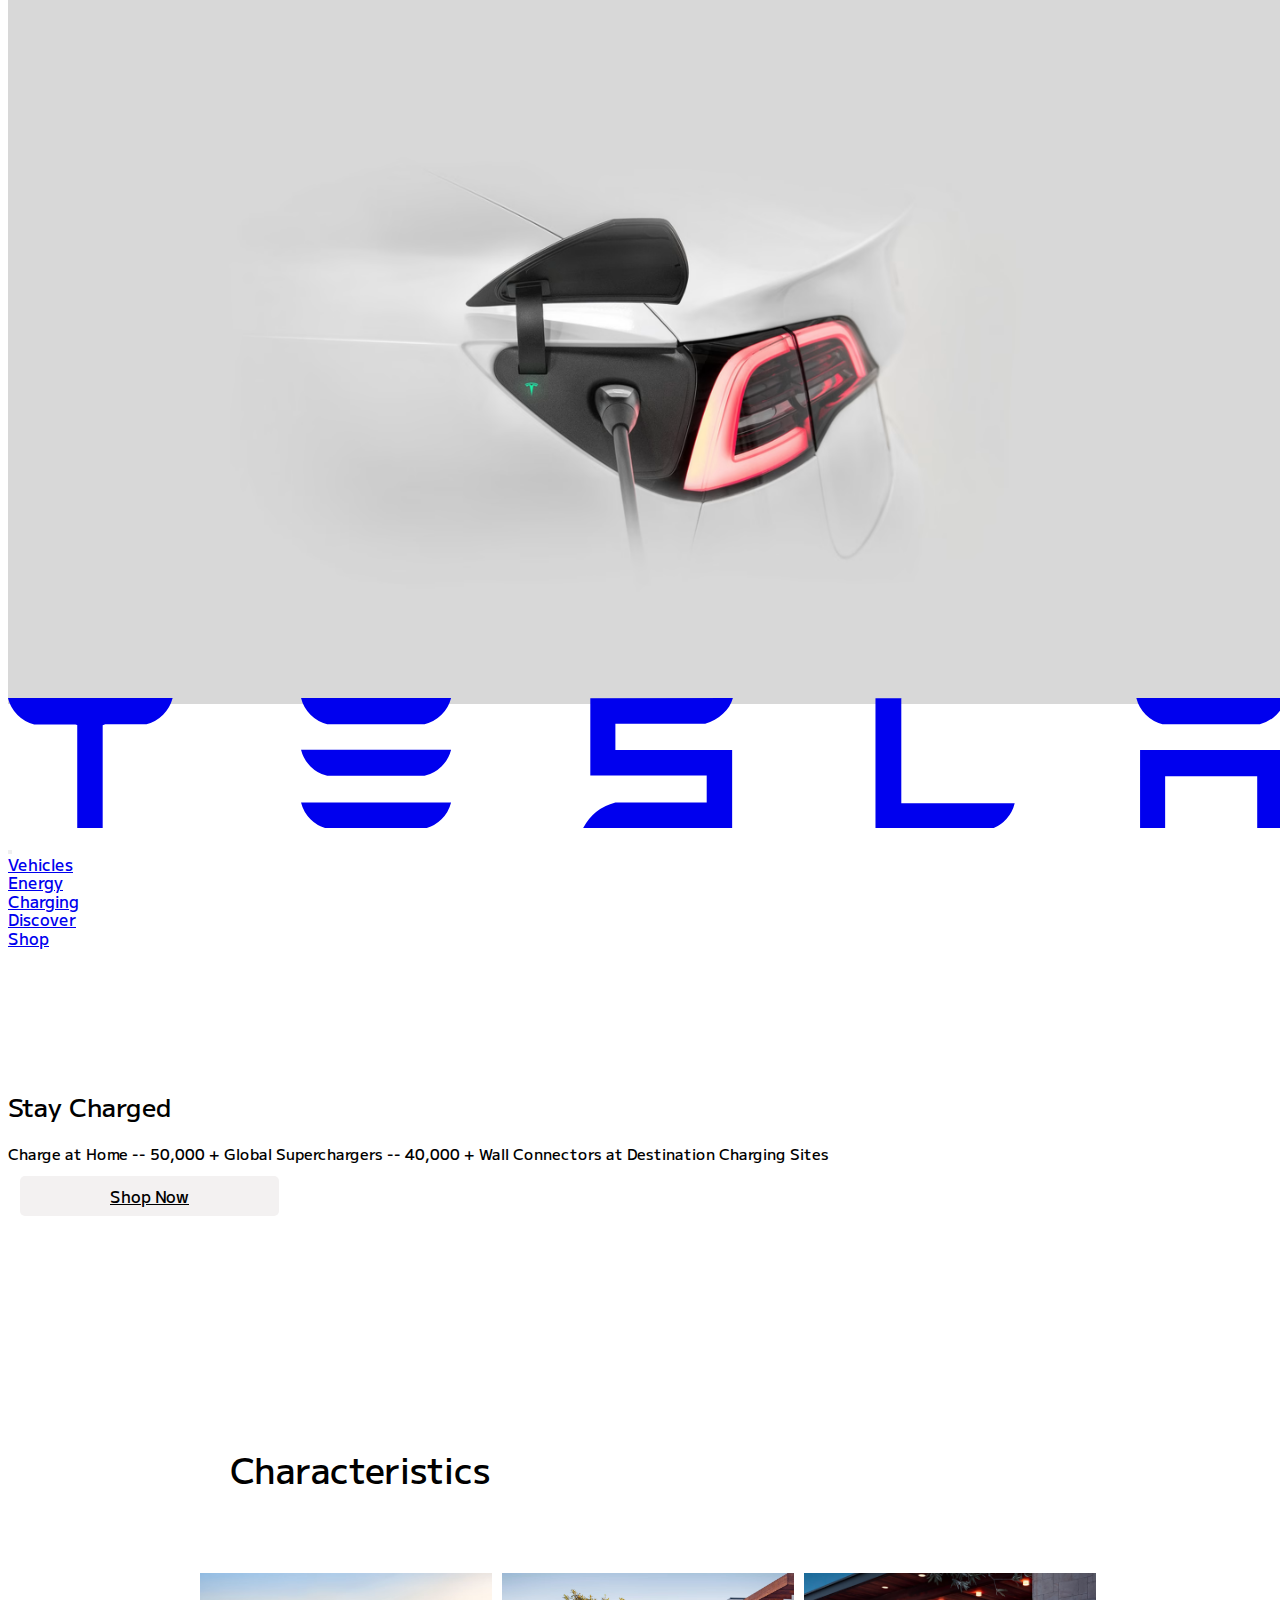
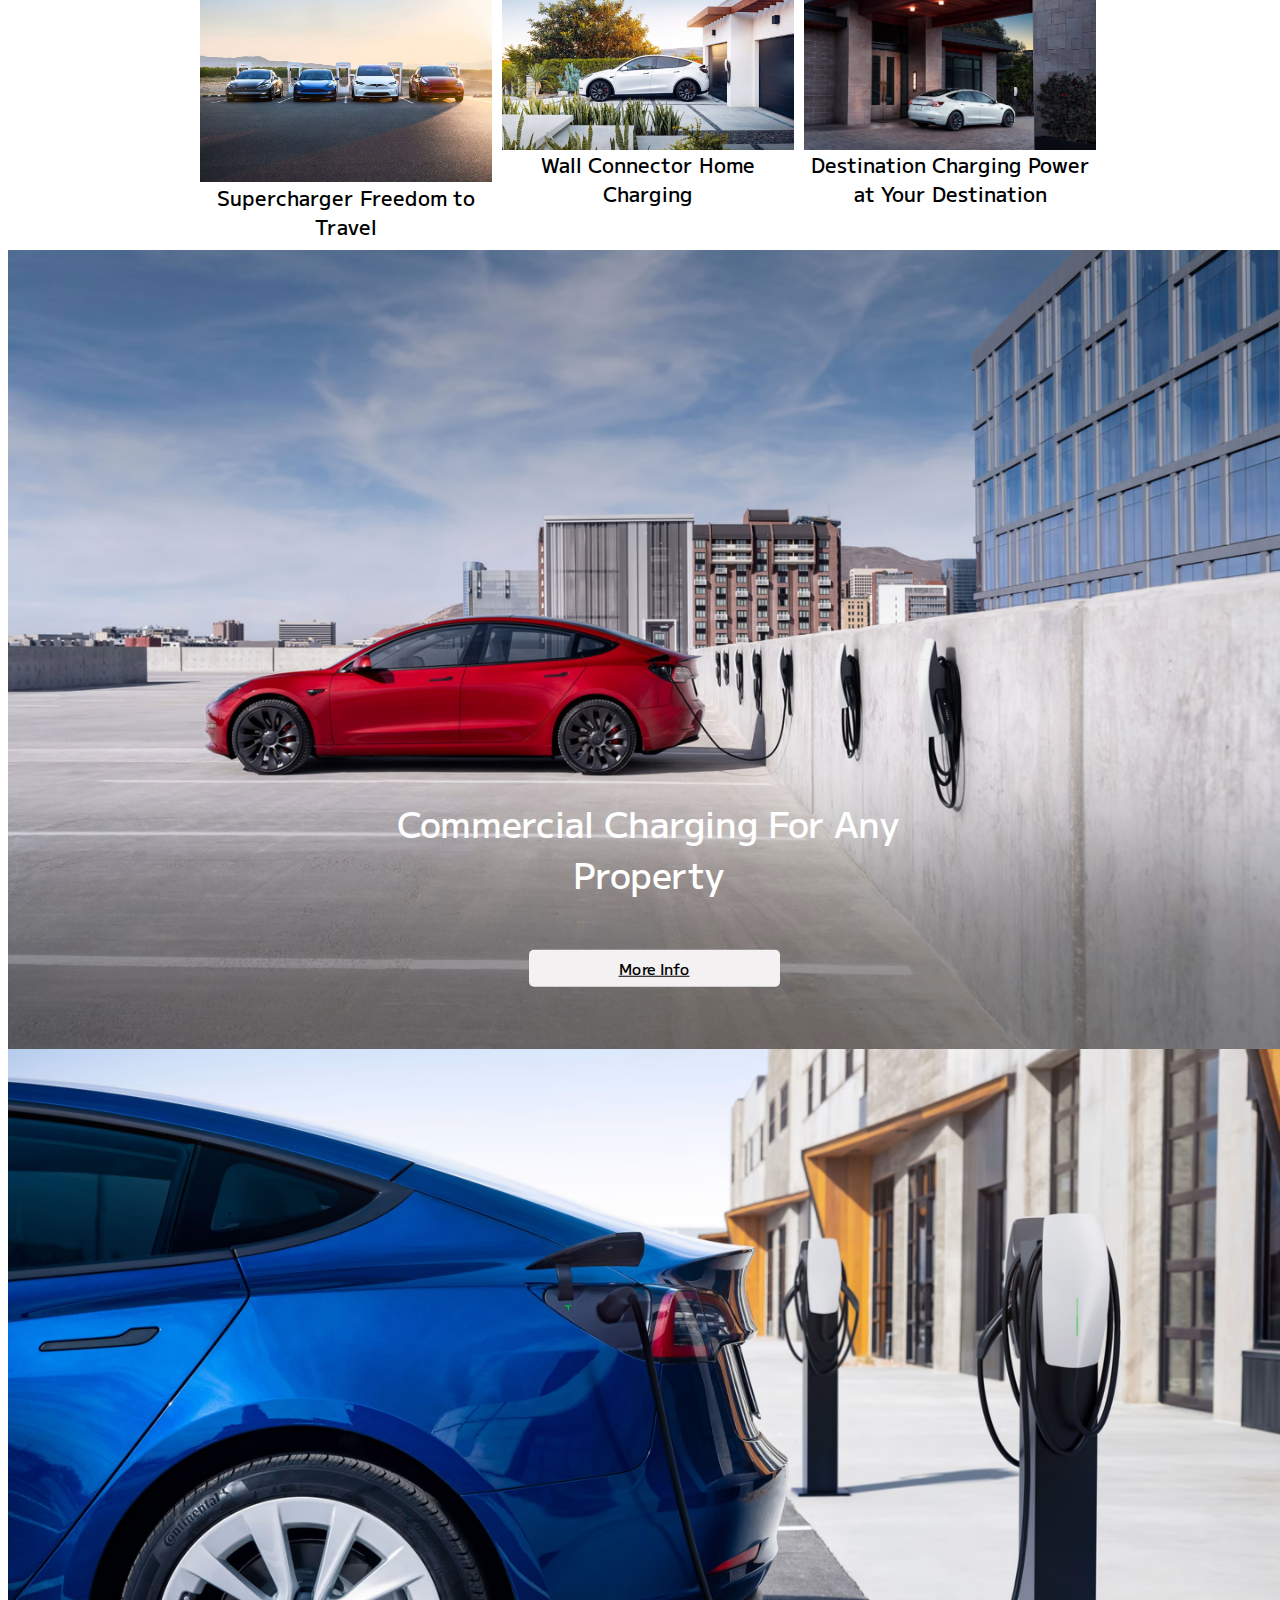
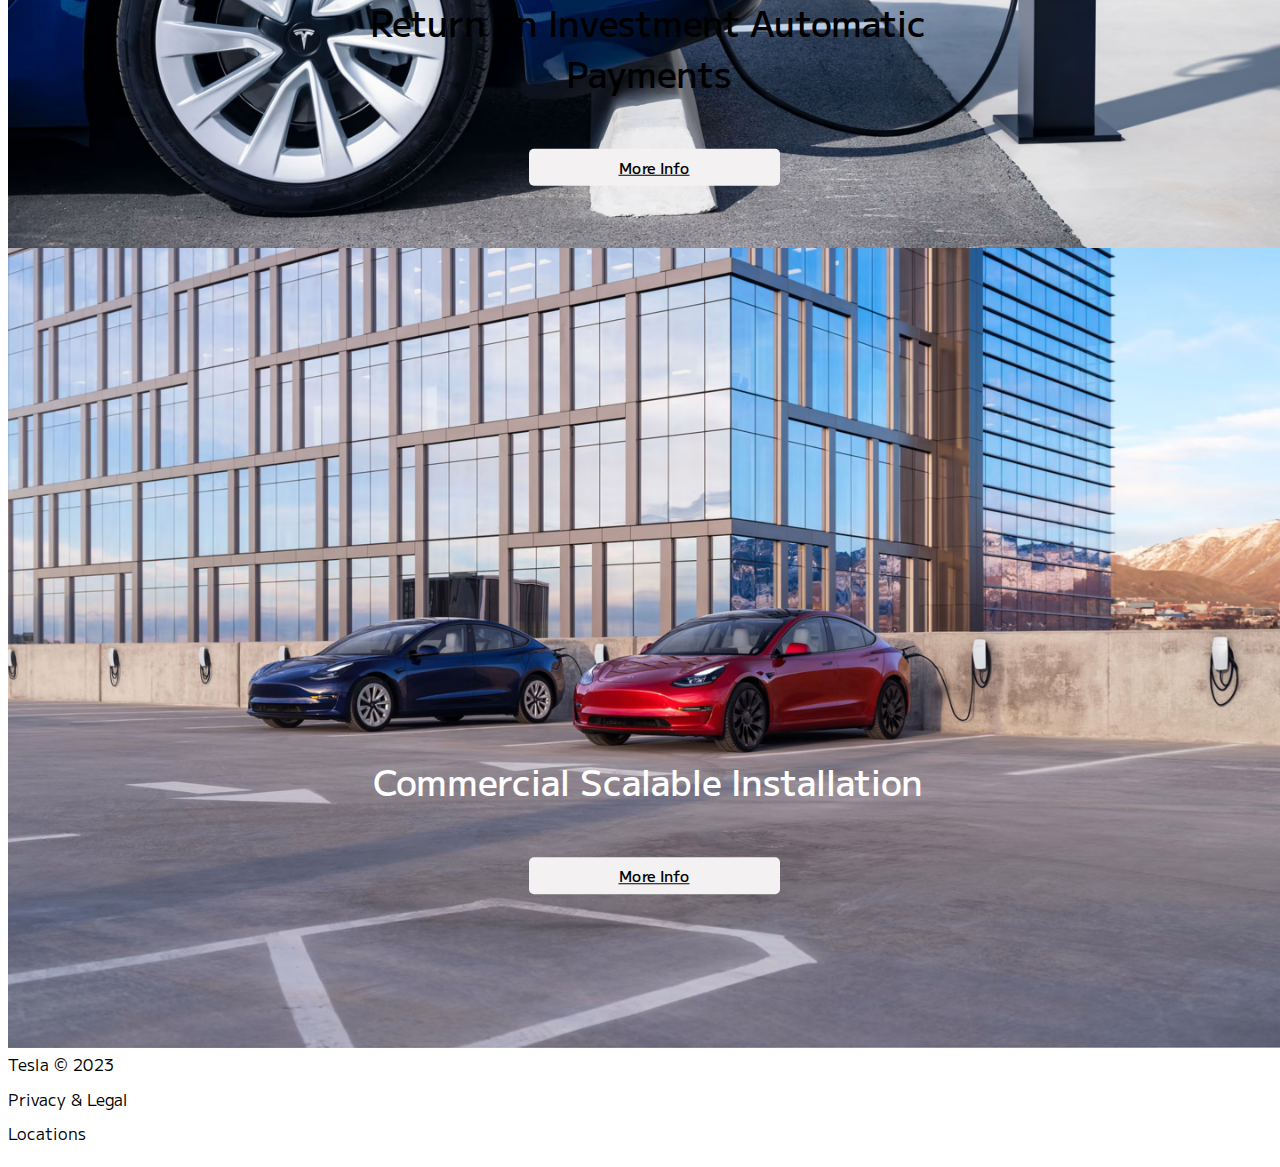
==== commit 8a16524a: "Proyecto" ====
--- a/pages/charging.html
+++ b/pages/charging.html
@@ -56,8 +56,8 @@
         <section class="contenedor_promo position-relative">
             <div class="promo_shop">
                 <div class="info_promo">
-                    <p class="info1_promo mt-3 mb-0 d-flex justify-content-center text-center text-dark">Stay Charged</p>
-                    <p class="info2_promo  d-flex justify-content-center text-center text-dark">Charge at Home -- 50,000 + Global Superchargers -- 40,000 + Wall Connectors at Destination Charging Sites</p>
+                    <p class="info1_promo mt-4 mb-0 d-flex justify-content-center text-center text-dark">Stay Charged</p>
+                    <p class="info2_promo d-flex justify-content-center text-center text-dark">Charge at Home -- 50,000 + Global Superchargers -- 40,000 + Wall Connectors at Destination Charging Sites</p>
                 </div>
                 <div class="boton_promo d-flex justify-content-center text-center">
                     <a class="boton-shop" href="#">Shop Now</a>
@@ -65,7 +65,7 @@
             </div>
         </section>
         <section class="contenedor_imagenes_charging position-relative mb-5 mt-5">
-            <div class="Productos"><p class="titulo_productos ">Characteristics</p> </div>
+            <div class="Productos"><p class="titulo_productos">Characteristics</p> </div>
             <div class="grid-container">
                 <div class="grid-item">
                   <img src="../img/Main-Charging-Supercharging-Desktop_001.avif" alt="super charging">
--- a/CSS/estilo.css
+++ b/CSS/estilo.css
@@ -423,31 +423,56 @@
   }
 }
 main .contenedor_promo .promo_shop .info_promo {
+  margin-top: 33%;
   font-size: 45px;
   font-weight: 500;
 }
-main .contenedor_promo .promo_shop .info1_promo {
-  margin-top: 28%;
-}
-@media screen and (max-width: 1400px) {
-  main .contenedor_promo .promo_shop .info1_promo {
+@media screen and (max-width: 1400px) {
+  main .contenedor_promo .promo_shop .info_promo {
     font-size: 25px;
-    margin-top: 200px;
+    margin-top: 10px;
   }
 }
 @media all and (min-width: 480px) and (max-width: 812px) {
-  main .contenedor_promo .promo_shop .info1_promo {
+  main .contenedor_promo .promo_shop .info_promo {
     margin-top: 80px;
     font-size: 20px;
   }
 }
 @media all and (min-width: 375px) and (max-width: 500px) {
-  main .contenedor_promo .promo_shop .info1_promo {
+  main .contenedor_promo .promo_shop .info_promo {
     font-size: 20px;
-  }
-}
-@media all and (max-width: 480px) {
-  main .contenedor_promo .promo_shop .info1_promo {
+    margin-top: 10px;
+  }
+}
+@media all and (max-width: 480px) {
+  main .contenedor_promo .promo_shop .info_promo {
+    font-size: 10px;
+    margin-top: 5px;
+  }
+}
+main .contenedor_promo .promo_shop p.info1_promo {
+  margin-top: 28%;
+}
+@media screen and (max-width: 1400px) {
+  main .contenedor_promo .promo_shop p.info1_promo {
+    font-size: 25px;
+    margin-top: 10px;
+  }
+}
+@media all and (min-width: 480px) and (max-width: 812px) {
+  main .contenedor_promo .promo_shop p.info1_promo {
+    margin-top: 80px;
+    font-size: 20px;
+  }
+}
+@media all and (min-width: 375px) and (max-width: 500px) {
+  main .contenedor_promo .promo_shop p.info1_promo {
+    font-size: 20px;
+  }
+}
+@media all and (max-width: 480px) {
+  main .contenedor_promo .promo_shop p.info1_promo {
     font-size: 12px;
     margin-top: 20px;
   }
@@ -509,32 +534,32 @@
     font-weight: 500;
   }
 }
-main .contenedor_imagenes .Productos .titulo_productos {
+@media screen and (max-width: 1200px) {
+  main .contenedor_imagenes .Productos {
+    margin-top: 60px;
+    margin-left: 25px;
+    font-size: 20px;
+    font-weight: 500;
+  }
+}
+@media all and (min-width: 375px) and (max-width: 500px) {
+  main .contenedor_imagenes .Productos {
+    margin-top: 40px;
+    margin-left: 20px;
+    font-size: 15px;
+    font-weight: 500;
+  }
+}
+@media all and (max-width: 480px) {
+  main .contenedor_imagenes .Productos {
+    margin-top: 25px;
+    margin-left: 10px;
+    font-size: 8px;
+    font-weight: 500;
+  }
+}
+main .contenedor_imagenes .Productos p.titulo_productos {
   margin-bottom: 80px;
-}
-@media screen and (max-width: 1400px) {
-  main .contenedor_imagenes .Productos .titulo_productos {
-    margin-top: 150px;
-    margin-bottom: 90px;
-  }
-}
-@media screen and (max-width: 1200px) {
-  main .contenedor_imagenes .Productos .titulo_productos {
-    margin-top: 200px;
-    margin-bottom: 90px;
-  }
-}
-@media all and (min-width: 375px) and (max-width: 500px) {
-  main .contenedor_imagenes .Productos .titulo_productos {
-    margin-top: 80px;
-    margin-bottom: 90px;
-  }
-}
-@media all and (max-width: 480px) {
-  main .contenedor_imagenes .Productos .titulo_productos {
-    margin-top: 80px;
-    margin-bottom: 90px;
-  }
 }
 main .contenedor_imagenes_charging {
   margin-left: 15%;
@@ -558,8 +583,27 @@
 }
 @media screen and (max-width: 1400px) {
   main .contenedor_imagenes_charging .Productos .titulo_productos {
-    margin-top: 150px;
+    margin-top: 240px;
     margin-bottom: 90px;
+  }
+}
+@media screen and (max-width: 1200px) {
+  main .contenedor_imagenes_charging .Productos .titulo_productos {
+    margin-top: 200px;
+    margin-bottom: 90px;
+  }
+}
+@media all and (min-width: 375px) and (max-width: 500px) {
+  main .contenedor_imagenes_charging .Productos .titulo_productos {
+    margin-top: 80px;
+    margin-bottom: 30px;
+  }
+}
+@media all and (max-width: 480px) {
+  main .contenedor_imagenes_charging .Productos .titulo_productos {
+    margin-top: 80px;
+    margin-bottom: 30px;
+    font-size: 20px;
   }
 }
 main .grid-container {
